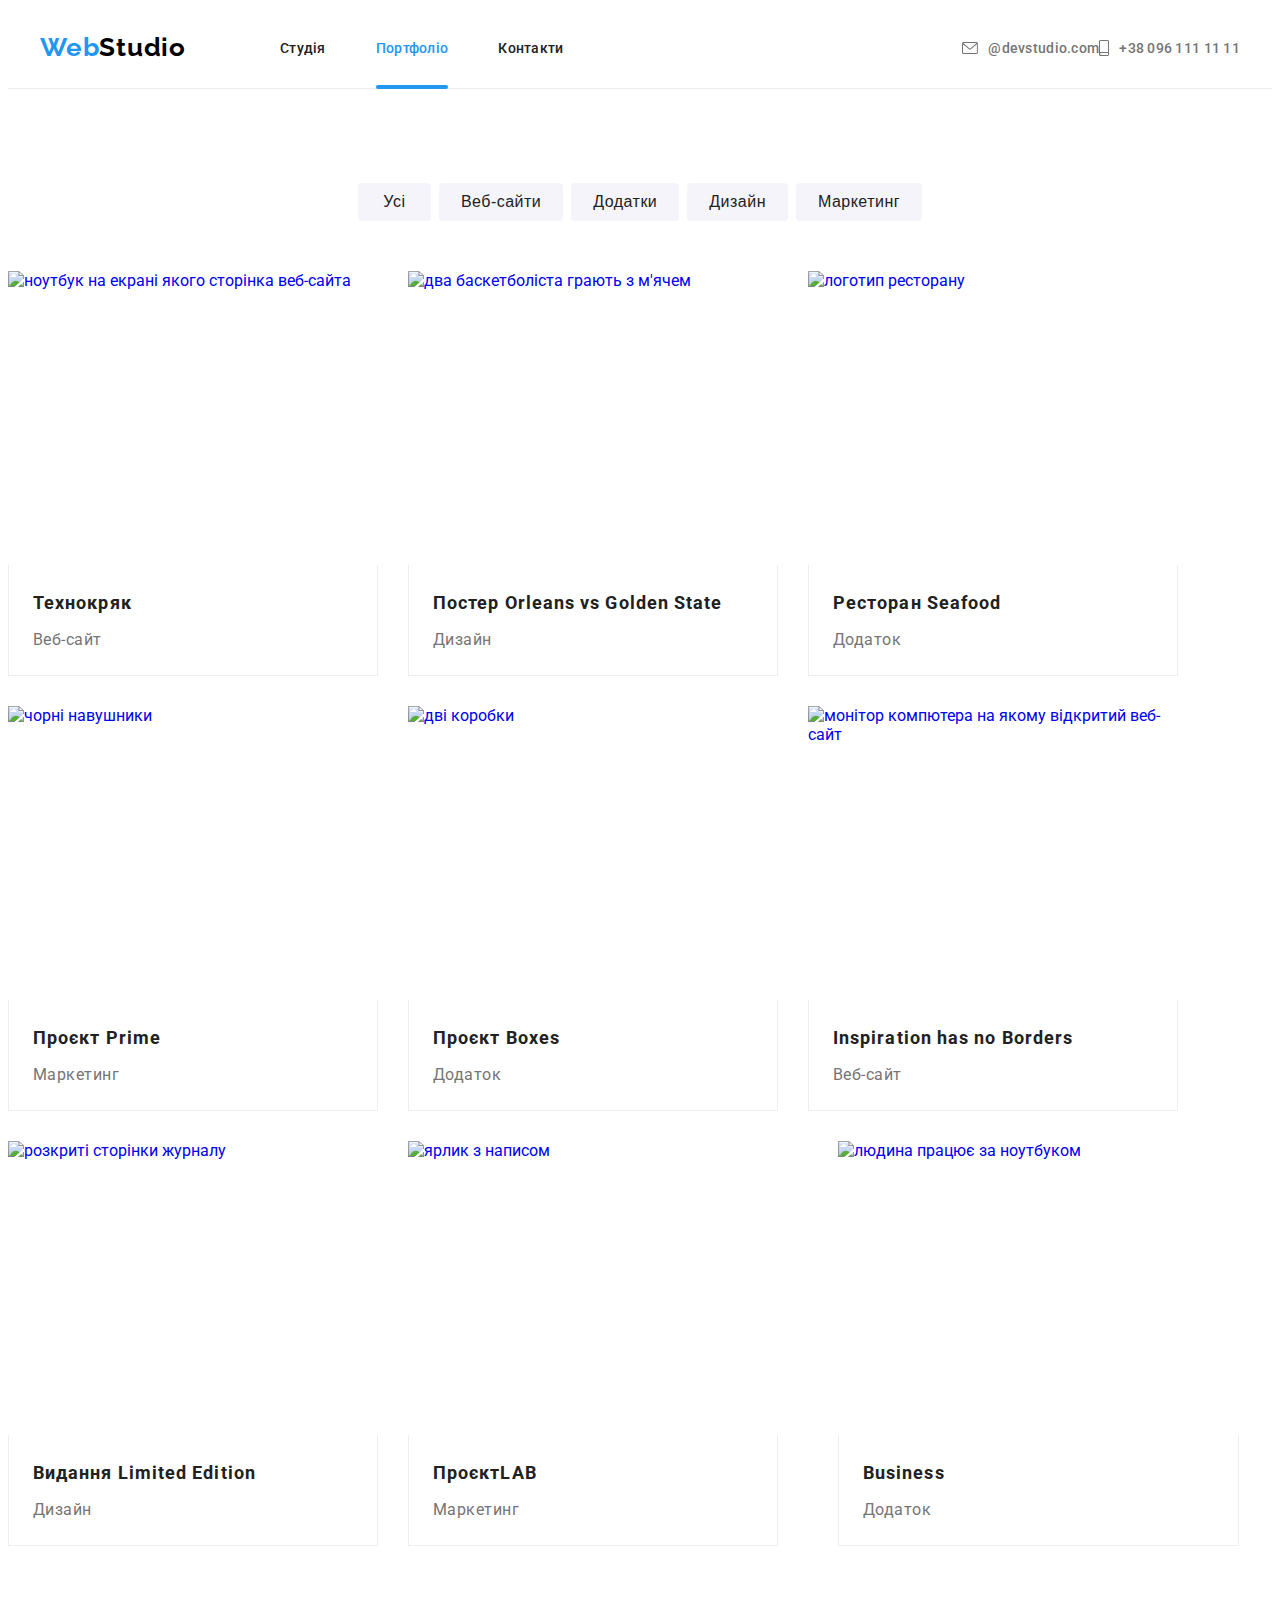
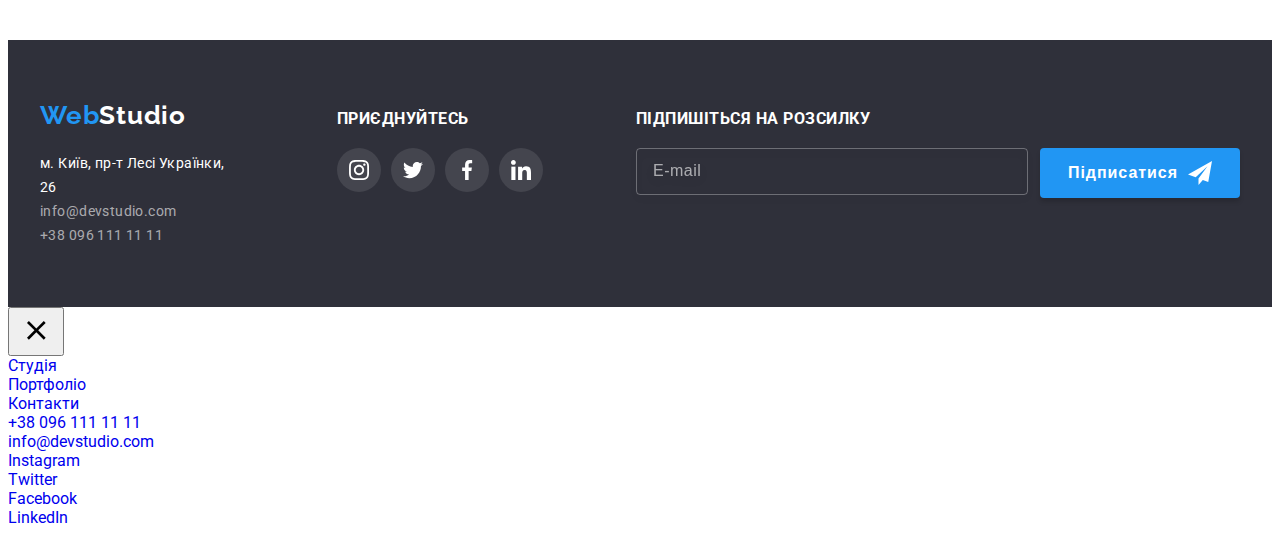
==== portfolio.html @ eff4179f "розмітка" ====
<!DOCTYPE html>
<html lang="uk">

<head>
  <meta charset="UTF-8" />
  <meta http-equiv="X-UA-Compatible" content="IE=edge" />
  <meta name="viewport" content="width=device-width, initial-scale=1.0" />
  <title>Портфоліо</title>
  <link rel="preconnect" href="https://fonts.googleapis.com" />
  <link rel="preconnect" href="https://fonts.gstatic.com" crossorigin />
  <link href="https://fonts.googleapis.com/css2?family=Raleway:wght@700&family=Roboto:wght@400;500;700;900&display=swap"
    rel="stylesheet" />
  <link rel="stylesheet" href="https://cdnjs.cloudflare.com/ajax/libs/modern-normalize/1.1.0/modern-normalize.min.css"
    integrity="sha512-wpPYUAdjBVSE4KJnH1VR1HeZfpl1ub8YT/NKx4PuQ5NmX2tKuGu6U/JRp5y+Y8XG2tV+wKQpNHVUX03MfMFn9Q=="
    crossorigin="anonymous" referrerpolicy="no-referrer" />
  <link rel="stylesheet" href="./css/main.min.css" />
</head>

<body>
  <!-- Шапка сторінки -->
  <header class="header">
    <div class="container header__container ">
      <nav class="nav">
        <a class="logo header__logo" lang="en" href="./index.html">Web<span
            class=" logo__right-part logo__right-part--dark">Studio</span>
        </a>
        <ul class="nav__list">
          <li class="nav__item">
            <a class="nav__link" href="./index.html">Студія</a>
          </li>
          <li class="nav__item">
            <a class="nav__link nav__link--current" href="./portfolio.html">Портфоліо</a>
          </li>
          <li class="nav__item">
            <a class="nav__link" href="#">Контакти</a>
          </li>
        </ul>
      </nav>
      <ul class="contacts contacts__list">
        <li>
          <a class="contacts__link" lang="en" href="mailto:info@devstudio.com">
            <svg class="contacts__icon" width="16" height="12">
              <use class="contacts__icon-link" href="./images/icons/sprite.svg#icon-envelope"></use>
            </svg>
            @devstudio.com
          </a>
        </li>
        <li>
          <a class="contacts__link" href="tel:+380961111111">
            <svg class="contacts__icon" width="10" height="16">
              <use class="contacts__icon-link" href="./images/icons/sprite.svg#icon-smartphone"></use>
            </svg>
            +38 096 111 11 11
          </a>
        </li>
      </ul>
    </div>
  </header>
  <!-- Унікальний контент сторінки -->
  <main>
    <!-- Фільтр портфоліо -->
    <section class="section">
      <div class="container">
        <h1 class="visually-hidden">Портфоліо наших робіт</h1>
        <ul class="filter filter__list">
          <li>
            <button type="button" class="filter__btn filter__btn--current">Усі</button>
          </li>
          <li>
            <button type="button" class="filter__btn">Веб-сайти</button>
          </li>
          <li>
            <button type="button" class="filter__btn">Додатки</button>
          </li>
          <li>
            <button type="button" class="filter__btn">Дизайн</button>
          </li>
          <li>
            <button type="button" class="filter__btn">Маркетинг</button>
          </li>
        </ul>
        <!-- Проекти -->
      </div>
      <ul class="projects projects__list">
        <div class="projects__box">
          <li class="projects__item">
            <a class="projects__link" href="#">
              <div class="overlay-wrapper">
                <img src="./images/project.jpg" alt="ноутбук на екрані якого сторінка веб-сайта" width="370"
                  height="294" />
                <div class="overlay">
                  <p class="projects__descr">
                    Ресурс пропонує комплексні пропозиції з різним рівнем функціоналу та сервісів.
                    Все це дозволить відвідувачу отримати вичерпні відомості про компанію чи
                    приватну особу.
                  </p>
                </div>
              </div>
              <div class="projects__content">
                <h2 class="projects__title">Технокряк</h2>
                <p class="projects__type">Веб-сайт</p>
              </div>
            </a>
          </li>
        </div>
        <div class="projects__box">
          <li class="projects__item">
            <a class="projects__link" href="#">
              <div class="overlay-wrapper">
                <img src="./images/project1.jpg" alt="два баскетболіста грають з м'ячем" width="370" height="294" />
                <div class="overlay">
                  <p class="projects__descr"></p>
                </div>
              </div>
              <div class="projects__content">
                <h2 class="projects__title">
                  Постер <span lang="en">Orleans vs Golden State</span>
                </h2>
                <p class="projects__type">Дизайн</p>
              </div>
            </a>
          </li>
        </div>
        <div class="projects__box">
          <li class="projects__item">
            <a class="projects__link" href="#">
              <div class="overlay-wrapper">
                <img src="./images/project2.jpg" alt="логотип ресторану" width="370" height="294" />
                <div class="overlay">
                  <p class="projects__descr"></p>
                </div>
              </div>
              <div class="projects__content">
                <h2 class="projects__title">Ресторан <span lang="en">Seafood</span></h2>
                <p class="projects__type">Додаток</p>
              </div>
            </a>
          </li>
        </div>
        <div class="projects__box">
          <li class="projects__item">
            <a class="projects__link" href="#">
              <div class="overlay-wrapper">
                <img src="./images/project3.jpg" alt="чорні навушники" width="370" height="294" />
                <div class="overlay">
                  <p class="projects__descr"></p>
                </div>
              </div>
              <div class="projects__content">
                <h2 class="projects__title">Проєкт <span lang="en">Prime</span></h2>
                <p class="projects__type">Маркетинг</p>
              </div>
            </a>
          </li>
        </div>
        <div class="projects__box">
          <li class="projects__item">
            <a class="projects__link" href="#">
              <div class="overlay-wrapper">
                <img class="projects__img" src="./images/project4.jpg" alt="дві коробки" width="370" height="294" />
                <div class="overlay">
                  <p class="projects__descr"></p>
                </div>
              </div>
              <div class="projects__content">
                <h2 class="projects__title">Проєкт <span lang="en">Boxes</span></h2>
                <p class="projects__type">Додаток</p>
              </div>
            </a>
          </li>
        </div>
        <div class="projects__box">
          <li class="projects__item">
            <a class="projects__link" href="#">
              <div class="overlay-wrapper">
                <img src="./images/project5.jpg" alt="монітор компютера на якому відкритий веб-сайт" width="370"
                  height="294" />
                <div class="overlay">
                  <p class="projects__descr"></p>
                </div>
              </div>
              <div class="projects__content">
                <h2 lang="en" class="projects__title">Inspiration has no Borders</h2>
                <p class="projects__type">Веб-сайт</p>
              </div>
            </a>
          </li>
        </div>
        <div class="projects__box">
          <li class="projects__item">
            <a class="projects__link" href="#">
              <div class="overlay-wrapper">
                <img src="./images/project6.jpg" alt="розкриті сторінки журналу" width="370" height="294" />
                <div class="overlay">
                  <p class="projects__descr"></p>
                </div>
              </div>
              <div class="projects__content">
                <h2 class="projects__title">Видання <span lang="en">Limited Edition</span></h2>
                <p class="projects__type">Дизайн</p>
              </div>
            </a>
          </li>
        </div>
        <div class="projects__box">
          <li class="projects__item">
            <a class="projects__link" href="#">
              <div class="overlay-wrapper">
                <img src="./images/project7.jpg" alt="ярлик з написом" width="370" height="294" />
                <div class="overlay">
                  <p class="projects__descr"></p>
                </div>
              </div>
              <div class="projects__content">
                <h2 class="projects__title">Проєкт<span lang="en">LAB</span></h2>
                <p class="projects__type">Маркетинг</p>
              </div>
            </a>
          </li>
        </div>
        <div class="projects__box"></div>
        <li class="projects__item">
          <a class="projects__link" href="#">
            <div class="overlay-wrapper">
              <img src="./images/project8.jpg" alt="людина працює за ноутбуком" width="370" height="294" />
              <div class="overlay">
                <p class="projects__descr"></p>
              </div>
            </div>
            <div class="projects__content">
              <h2 lang="en" class="projects__title">Business</h2>
              <p class="projects__type">Додаток</p>
            </div>
          </a>
        </li>
        </div>
      </ul>
      </div>
    </section>
  </main>
  <!-- Підвал -->
  <footer class="footer footer-section">
    <div class="footer__container container">
      <div class="footer__content">
        <a class="logo footer__logo " lang="en" href="./index.html">Web<span
            class=" logo__right-part logo__right-part--light">Studio</span></a>
        <address class="footer__adresss address">
          <ul class="address__list">
            <li>
              <a class="address__link"
                href="https://www.google.com/maps/place/%D0%B1%D1%83%D0%BB.+%D0%9B%D0%B5%D1%81%D0%B8+%D0%A3%D0%BA%D1%80%D0%B0%D0%B8%D0%BD%D0%BA%D0%B8,+26,+%D0%9A%D0%B8%D0%B5%D0%B2,+02000/@50.4265807,30.5383858,17z/data=!3m1!4b1!4m6!3m5!1s0x40d4cf0e033ecbe9:0x57a4dffefec77da0!8m2!3d50.4265807!4d30.5383858!16s%2Fg%2F1tctq5jv"
                target="_blank" rel="noopener no-referrernofollower ">м. Київ, пр-т Лесі Українки, 26
              </a>
            </li class="address__list">
            <li>
              <a class="address__link address__link_transparent" href="mailto:info@devstudio.com">info@devstudio.com</a>
            </li class="address__list">
            <li>
              <a class="address__link address__link_transparent" href="tel:+380961111111">+38 096 111 11 11</a>
            </li>
          </ul>
        </address>
      </div>
      <!-- Приєднуйтесь -->
      <div class="subscription">
        <p class="subscription__subtitle">приєднуйтесь</p>
        <ul class="socials socials__list">
          <li>
            <a class="socials__link socials__link--dark" href="#">
              <svg class="socials__icon" width="20" height="20">
                <use href="./images/icons/sprite.svg#icon-instagram"></use>
              </svg>
            </a>
          </li>
          <li>
            <a class="socials__link socials__link--dark" href="#">
              <svg class="socials__icon" width="20" height="20">
                <use href="./images/icons/sprite.svg#icon-twitter"></use>
              </svg>
            </a>
          </li>
          <li>
            <a class="socials__link socials__link--dark" href="#">
              <svg class="socials__icon" width="20" height="20">
                <use href="./images/icons/sprite.svg#icon-facebook"></use>
              </svg>
            </a>
          </li>
          <li>
            <a class="socials__link socials__link--dark" href="#">
              <svg class="socials__icon" width="20" height="20">
                <use href="./images/icons/sprite.svg#icon-linkedin"></use>
              </svg>
            </a>
          </li>
        </ul>
      </div>
      <!-- Підписатись -->
      <div class="subscription">
        <p class="subscription__subtitle">Підпишіться на розсилку</p>
        <div class="newsletter">
          <form class="newsletter__form">
            <label for="email">
              <input class="newsletter__input" placeholder="E-mail" id="email" type="text" name="email" />
            </label>
            <button class="newsletter__btn btn" type="submit">
              Підписатися
              <svg class="btn__icon" width="24" height="24">
                <use href="./images/icons/sprite.svg#icon-send"></use>
              </svg>
            </button>
          </form>
        </div>
      </div>
    </div>
  </footer>
  <!-- Мобільне меню -->
  <div class="mobile-menu js-menu-container" id="mobile-menu">
    <button class="mobile-menu__btn-close js-close-menu">
      <svg width="40" height="40">
        <use href="./images/icons/sprite.svg#icon-menu-close"></use>
      </svg>
    </button>
    <nav class="mobile-menu__nav  nav nav__menu">
      <ul class="nav-menu__list">
        <li>
          <a class="nav-menu__link" href="./index.html" class="link">Студія</a>
        </li>
        <li>
          <a class="nav-menu__link nav-menu__link--current" href="./portfolio.html" class="link">Портфоліо</a>
        </li>
        <li>
          <a class="nav-menu__link" href="#" class="link">Контакти</a>
        </li>
      </ul>
    </nav>
    <div class="mobile-menu__content">
      <ul class="mobile-menu__list">
        <li>
          <a class="mobile-menu__link mobile-menu__link-phone" href="tel:+380961111111">
            +38 096 111 11 11
          </a>
        </li>
        <li>
          <a class="mobile-menu__link mobile-menu__link-mail" lang="en" href="mailto:info@devstudio.com">
            info@devstudio.com
          </a>
        </li>
      </ul>
      <div class="mobile-menu__socials">
        <ul class="mobile-menu__socials-list">
          <li class="mobile-menu__socials-item">
            <a class="mobile-menu__socials-link" href="#">Instagram</a>
          </li>
          <li class="mobile-menu__socials-item">
            <a class="mobile-menu__socials-link" href="#">Twitter</a>
          </li>
          <li class="mobile-menu__socials-item">
            <a class="mobile-menu__socials-link" href="#">Facebook</a>
          </li>
          <li class="mobile-menu__socials-item">
            <a class="mobile-menu__socials-link" href="#">LinkedIn</a>
          </li>
        </ul>
      </div>
    </div>

  </div>

  <script defer src="https://cdnjs.cloudflare.com/ajax/libs/body-scroll-lock/3.1.5/bodyScrollLock.min.js"
    integrity="sha512-HowizSDbQl7UPEAsPnvJHlQsnBmU2YMrv7KkTBulTLEGz9chfBoWYyZJL+MUO6p/yBuuMO/8jI7O29YRZ2uBlA=="
    crossorigin="anonymous"></script>
  <script defer src="./js/mobile-menu.js"></script>
</body>

</html>
---- css/main.min.css ----
:root{--primary-light-text-color: #757575;--secondary-ligh-text-color: #ffffff;--primary-dark-text-color: #000000;--title-text-color: #212121;--accent-color: #2196f3;--primary-light-bg-color: #ffffff;--secondary-light-bg-color: #f5f4fa;--primary-dark-bg-color: #2f303a;--primary-btn--box-shadow-color: 0px 4px 4px rgba(0, 0, 0, 0.15);--secondary-btn--box-shadow-color: 0px 3px 1px rgba(0, 0, 0, 0.1), 0px 1px 2px rgba(0, 0, 0, 0.08), 0px 2px 2px rgba(0, 0, 0, 0.12);--primary-box-shadow-color: 0px 1px 3px rgba(0, 0, 0, 0.12), 0px 1px 1px rgba(0, 0, 0, 0.14), 0px 2px 1px rgba(0, 0, 0, 0.2);--secondary-box-shadow-color: 0px 1px 1px rgba(0, 0, 0, 0.12), 0px 4px 4px rgba(0, 0, 0, 0.06), 1px 4px 6px rgba(0, 0, 0, 0.16);--primary-border-color: #ececec;--secondary-border-color: #eeeeee;--bg-btn-color: #188ce8;--primary-icon-color: #afb1b8;--timing-function: cubic-bezier(0.4, 0, 0.2, 1);--rgba-text-color: rgba(255, 255, 255, 0.6)}.visually-hidden{position:absolute;width:1px;height:1px;margin:-1px;padding:0;overflow:hidden;border:0;clip:rect(0 0 0 0)}h1,h2,h3,p{margin:0}ul{list-style:none;margin:0;padding:0}a{text-decoration:none}body{background-color:var(--primary-light-bg-color);color:var(--primary-light-text-color);font-family:Roboto,sans-serif}img{display:block}.container{width:1200px;padding:0 15px;margin:0 auto}.section{padding:94px 0}.btn{min-width:200px;height:50px;display:flex;justify-content:center;align-items:center;padding:10px;margin:0 auto;color:var(--secondary-ligh-text-color);background-color:var(--accent-color);font-weight:700;font-size:16px;line-height:1.875;letter-spacing:.06em;text-align:center;border:none;border-radius:4px;box-shadow:var(--primary-btn--box-shadow-color);cursor:pointer;transition:background-color 250ms var(--timing-function)}.btn:hover,.btn:focus{background-color:var(--bg-btn-color)}.btn__icon{fill:var(--secondary-ligh-text-color);margin-left:10px}.socials__list{display:flex;justify-content:center;align-items:center;gap:10px}.socials__link{display:flex;justify-content:center;align-items:center;width:44px;height:44px;border-radius:50%;transition:background-color 250ms var(--timing-function)}.socials__link:hover,.socials__link:focus{background-color:var(--accent-color)}.socials__icon{transition:fill 250ms var(--timing-function)}.socials__link:hover .socials__icon,.socials__link:focus .socials__icon{fill:var(--secondary-ligh-text-color)}.socials__link--light{background-color:var(--primary-light-bg-color);fill:var(--primary-icon-color);transition:background-color 250ms var(--timing-function)}.socials__link--dark{background-color:rgba(255,255,255,.1);fill:var(--secondary-ligh-text-color);transition:background-color 250ms var(--timing-function)}.section-title{color:var(--title-text-color);font-size:36px;line-height:1.1666666667;letter-spacing:.03em;text-align:center;margin-bottom:50px}.logo{color:var(--accent-color);font-family:Raleway,sans-serif;font-weight:700;font-size:26px;letter-spacing:.03em;line-height:1.1923076923}.logo__right-part--dark{color:var(--primary-dark-text-color)}.logo__right-part--light{color:var(--secondary-ligh-text-color)}.backdrop{position:fixed;top:0;left:0;width:100%;height:100%;background-color:rgba(0,0,0,.2);opacity:1;transition:opacity 250ms var(--timing-function),visibility 250ms var(--timing-function)}.backdrop.is-hidden{opacity:0;pointer-events:none;visibility:hidden}.modal{position:absolute;padding:40px;top:50%;left:50%;transform:translate(-50%, -50%) scale(1);transition:transform 250ms var(--timing-function);min-width:528px;min-height:581px;background-color:var(--primary-light-bg-color);box-shadow:0px 1px 3px rgba(0,0,0,.12),0px 1px 1px rgba(0,0,0,.14),0px 2px 1px rgba(0,0,0,.2);border-radius:4px}.backdrop.is-hidden .modal{transform:translate(-50%, -50%) scale(0.6)}.modal__sudtitle{color:var(--title-text-color);font-weight:700;font-size:20px;line-height:1.15;text-align:center;letter-spacing:.03em;margin-bottom:12px}.modal__form{display:flex;flex-direction:column}.modal__wrapper{position:relative;display:block}.modal__label{display:block;font-size:12px;line-height:1.1666666667;letter-spacing:.01em;margin-bottom:4px}.modal__input{width:100%;height:40px;border:1px solid rgba(33,33,33,.2);border-radius:4px;padding-left:42px;margin-bottom:10px;transition:border-color 250ms var(--timing-function)}.modal__input:focus{border-color:var(--accent-color);outline:none}.modal__input:focus,.modal__textarea:focus{border-color:var(--accent-color);outline:none}.modal__icon{position:absolute;display:flex;top:50%;left:12px;transform:translateY(-40%);width:18px;height:18px;fill:var(--title-text-color);pointer-events:none;transition:fill 250ms var(--timing-function)}.modal__input:focus+.modal__icon{fill:var(--accent-color)}.modal__textarea{resize:none;width:100%;height:120px;border:1px solid rgba(33,33,33,.2);border-radius:4px;outline:none;padding:12px 16px;margin-bottom:20px;transition:border-color 250ms var(--accent-color)}.modal__textarea:focus{border-color:var(--accent-color);outline:none}.modal__textarea::placeholder{color:rgba(117,117,117,.5);font-size:12px;line-height:1.1666666667;letter-spacing:.01em}.modal__label-policy{font-size:14px;line-height:1.7142857143;letter-spacing:.03em;display:flex;align-items:center;justify-content:center;margin-bottom:30px;user-select:none}.modal__link-policy{color:var(--accent-color)}.modal__check-policy{margin-right:7px;border-radius:2px;border:2px solid var(--title-text-color);cursor:pointer}.modal__input-policy:checked+.modal__check-policy{background-color:var(--accent-color);border-color:var(--accent-color)}.modal__input-policy:focus-visible+.modal__check-policy{outline:2px solid var(--title-text-color)}.modal__icon-policy{width:11px;height:8px;fill:var(--secondary-ligh-text-color);display:none}.modal__input-policy:checked+.modal__check-policy .modal__icon-policy{display:block}.modal__btn-close{display:flex;align-items:center;position:absolute;top:8px;right:8px;width:30px;height:30px;background-color:var(--primary-light-bg-color);border:1px solid rgba(0,0,0,.1);border-radius:50%;cursor:pointer;transition:fill 250ms var(--timing-function)}.modal__btn-close:hover,.modal__btn-close:focus{fill:var(--accent-color)}.header{border-bottom:1px solid var(--primary-border-color)}.header__container{display:flex;align-items:center}.header__logo{display:flex;padding:24px 0 25px 0;margin-right:94px}.nav{display:flex}.nav__list{display:flex;align-items:center}.nav__item:not(:last-child){margin-right:50px}.nav__link,.contacts__link{padding:32px 0;display:flex}.nav__link{color:var(--title-text-color);font-size:14px;font-weight:500;line-height:1.1428571429;letter-spacing:.02em;position:relative;transition:color 250ms var(--timing-function)}.nav__link:hover,.nav__link:focus{color:var(--accent-color)}.nav__link::after{content:"";width:100%;height:4px;border-radius:2px;background-color:rgba(0,0,0,0);position:absolute;left:0;bottom:-1px;transition:background-color 250ms var(--timing-function)}.nav__link:hover::after,.nav__link:focus::after{content:"";width:100%;height:4px;border-radius:2px;background-color:#2196f3;position:absolute;left:0;bottom:-1px}.nav__link--current{color:var(--accent-color)}.nav__link--current::after{content:"";width:100%;height:4px;border-radius:2px;background-color:var(--accent-color);position:absolute;left:0;bottom:-1px}.contacts__list{display:flex;align-items:center;margin-left:auto}.contacts__item:not(:last-child){margin-right:50px}.contacts__link{color:var(--primary-light-text-color);font-size:14px;font-weight:500;line-height:1.1428571429;letter-spacing:.02em;align-items:center;transition:color 250ms var(--timing-function)}.contacts__link:hover,.contacts__link:focus{color:var(--accent-color)}.contacts__icon{fill:var(--primary-light-text-color);margin-right:10px}.contacts__icon-link{transition:fill 250ms var(--timing-function)}.contacts__link:hover .contacts__icon-link,.contacts__link:focus .contacts__icon-link{fill:currentColor}.hero{background-color:#c4c4c4;padding:200px 0;max-width:1600px;height:600px;margin-left:auto;margin-right:auto;background-image:linear-gradient(rgba(47, 48, 58, 0.4), rgba(47, 48, 58, 0.4)),url(../images/hero.jpg);background-repeat:no-repeat;background-position:center;background-size:cover}.hero__title{color:var(--secondary-ligh-text-color);font-weight:900;font-size:44px;line-height:1.3636363636;letter-spacing:.06em;text-align:center;max-width:696px;margin:0 auto 30px}.hero__btn{padding:10px 32px}.features{display:flex;gap:30px}.features__item{column-gap:calc((100% - 90px)/4)}.features__icon{display:flex;align-items:center;justify-content:center;width:270px;height:120px;background-color:var(--secondary-light-bg-color);border-radius:4px;align-items:center;margin-bottom:30px}.features__title{color:var(--title-text-color);font-size:14px;letter-spacing:.03em;line-height:1.1428571429;margin-bottom:10px}.features__descr{font-size:14px;letter-spacing:.03em;line-height:1.7142857143;margin-bottom:0}.works__section{padding-top:0}.works{display:flex}.works__item:not(:last-child){margin-right:30px}.works__example{position:relative;display:flex}.works__title{position:absolute;display:flex;justify-content:center;align-items:center;width:100%;height:70px;bottom:0;background:rgba(47,48,58,.8);color:var(--secondary-ligh-text-color);font-size:14px;line-height:1.1428571429;text-align:center;letter-spacing:.03em;text-transform:uppercase}.team__section{background-color:var(--secondary-light-bg-color)}.team{display:flex;flex-wrap:wrap;gap:30px}.team__item{background:var(--primary-light-bg-color);box-shadow:var(--primary-box-shadow-color);border-radius:0px 0px 4px 4px;flex-basis:calc((100% - 90px)/4)}.team__content{padding:30px 32px}.team__name{color:var(--title-text-color);font-weight:500;font-size:16px;line-height:1.1875;letter-spacing:.03em;text-align:center;margin-bottom:10px}.team__position{letter-spacing:.03em;line-height:1.1875;text-align:center;margin-bottom:16px}.clients{display:flex;flex-wrap:wrap;gap:30px}.client__item{flex-basis:calc((100% - 150px)/6)}.clients__link{display:flex;justify-content:center;align-items:center;width:170px;height:92px;padding:16px 32px;background-color:rgba(0,0,0,0);border:1px solid var(--primary-icon-color);outline:rgba(0,0,0,0);border-radius:4px;fill:var(--primary-icon-color);transition:border-color 250ms var(--timing-function)}.clients__link:hover,.clients__link:focus{border-color:var(--accent-color)}.clients__icon{transition:fill 250ms var(--timing-function)}.clients__link:hover .clients__icon,.clients__link:focus .clients__icon{fill:var(--accent-color)}.filter__list{display:flex;column-gap:8px;margin-bottom:50px;justify-content:center}.filter__btn{background-color:var(--secondary-light-bg-color);color:var(--title-text-color);font-size:16px;font-weight:500;line-height:1.625;letter-spacing:.03em;text-align:center;cursor:pointer;border:none;border-radius:4px;outline:rgba(0,0,0,0);min-width:73px;padding:6px 22px;transition:background-color 250ms var(--timing-function),color 250ms var(--timing-function),box-shadow 250ms var(--timing-function)}.filter__btn:focus,.filter__btn:hover{background-color:var(--accent-color);color:var(--secondary-ligh-text-color);box-shadow:var(--secondary-btn--box-shadow-color)}.filter__btn_curent{background-color:var(--accent-color)}.projects__list{display:flex;flex-wrap:wrap;gap:30px}.projects__item{flex-basis:calc((100% - 60px)/3)}.projects__link{display:block;transition:box-shadow 250ms var(--timing-function)}.projects__link:hover,.projects__link:focus{box-shadow:var(--secondary-box-shadow-color);outline:rgba(0,0,0,0)}.overlay{width:100%;height:100%;position:absolute;left:0;top:0;background-color:rgba(33,150,243,.9);transform:translateY(100%);transition:transform 250ms var(--timing-function)}.projects__link:hover .overlay,.projects__link:focus .overlay{transform:translateY(0)}.overlay-wrapper{position:relative;overflow:hidden}.projects__descr{color:var(--secondary-ligh-text-color);font-size:18px;line-height:1.5555555556;letter-spacing:.03em;font-weight:400;display:flex;padding:63px 24px}.projects__content{background-color:var(--primary-light-bg-color);border-left:1px solid var(--secondary-border-color);border-right:1px solid var(--secondary-border-color);border-bottom:1px solid var(--secondary-border-color);padding:20px 24px}.projects__title{color:var(--title-text-color);font-size:18px;line-height:2;letter-spacing:.06em;margin-bottom:4px}.projects__type{letter-spacing:.03em;line-height:1.875;color:var(--primary-light-text-color)}.footer{background-color:var(--primary-dark-bg-color);padding:60px 0}.footer__container{display:flex;align-items:baseline;gap:93px}.footer__content{display:block}.footer__logo{display:block;margin-bottom:20px}.address__item:not(:last-child){margin-bottom:9px}.address__link{font-style:normal;font-size:14px;letter-spacing:.03em;line-height:1.7142857143;color:var(--secondary-ligh-text-color);transition:color 250ms var(--timing-function)}.address__link:hover,.address__link:focus{color:var(--accent-color)}.address__link_transparent{font-style:normal;font-size:14px;color:var(--rgba-text-color)}.subscription{display:block}.subscription__subtitle{color:var(--secondary-ligh-text-color);font-weight:700;line-height:1.1428571429;letter-spacing:.03em;text-transform:uppercase;margin-bottom:20px}.newsletter{display:flex}.newsletter__form{display:flex;width:100%;height:50px;gap:12px}.newsletter__input{background-color:rgba(0,0,0,0);color:var(--secondary-ligh-text-color);border:1px solid rgba(255,255,255,.3);filter:drop-shadow(0px 4px 4px rgba(0, 0, 0, 0.15));border-radius:4px;outline:none;width:358px;padding:15px 16px;transition:border-color 250ms var(--timing-function)}.newsletter__input:focus{border-color:var(--accent-color)}.newsletter__input::placeholder{color:var(--rgba-text-color);font-size:16px;line-height:1.25;letter-spacing:.03em}/*# sourceMappingURL=main.min.css.map */
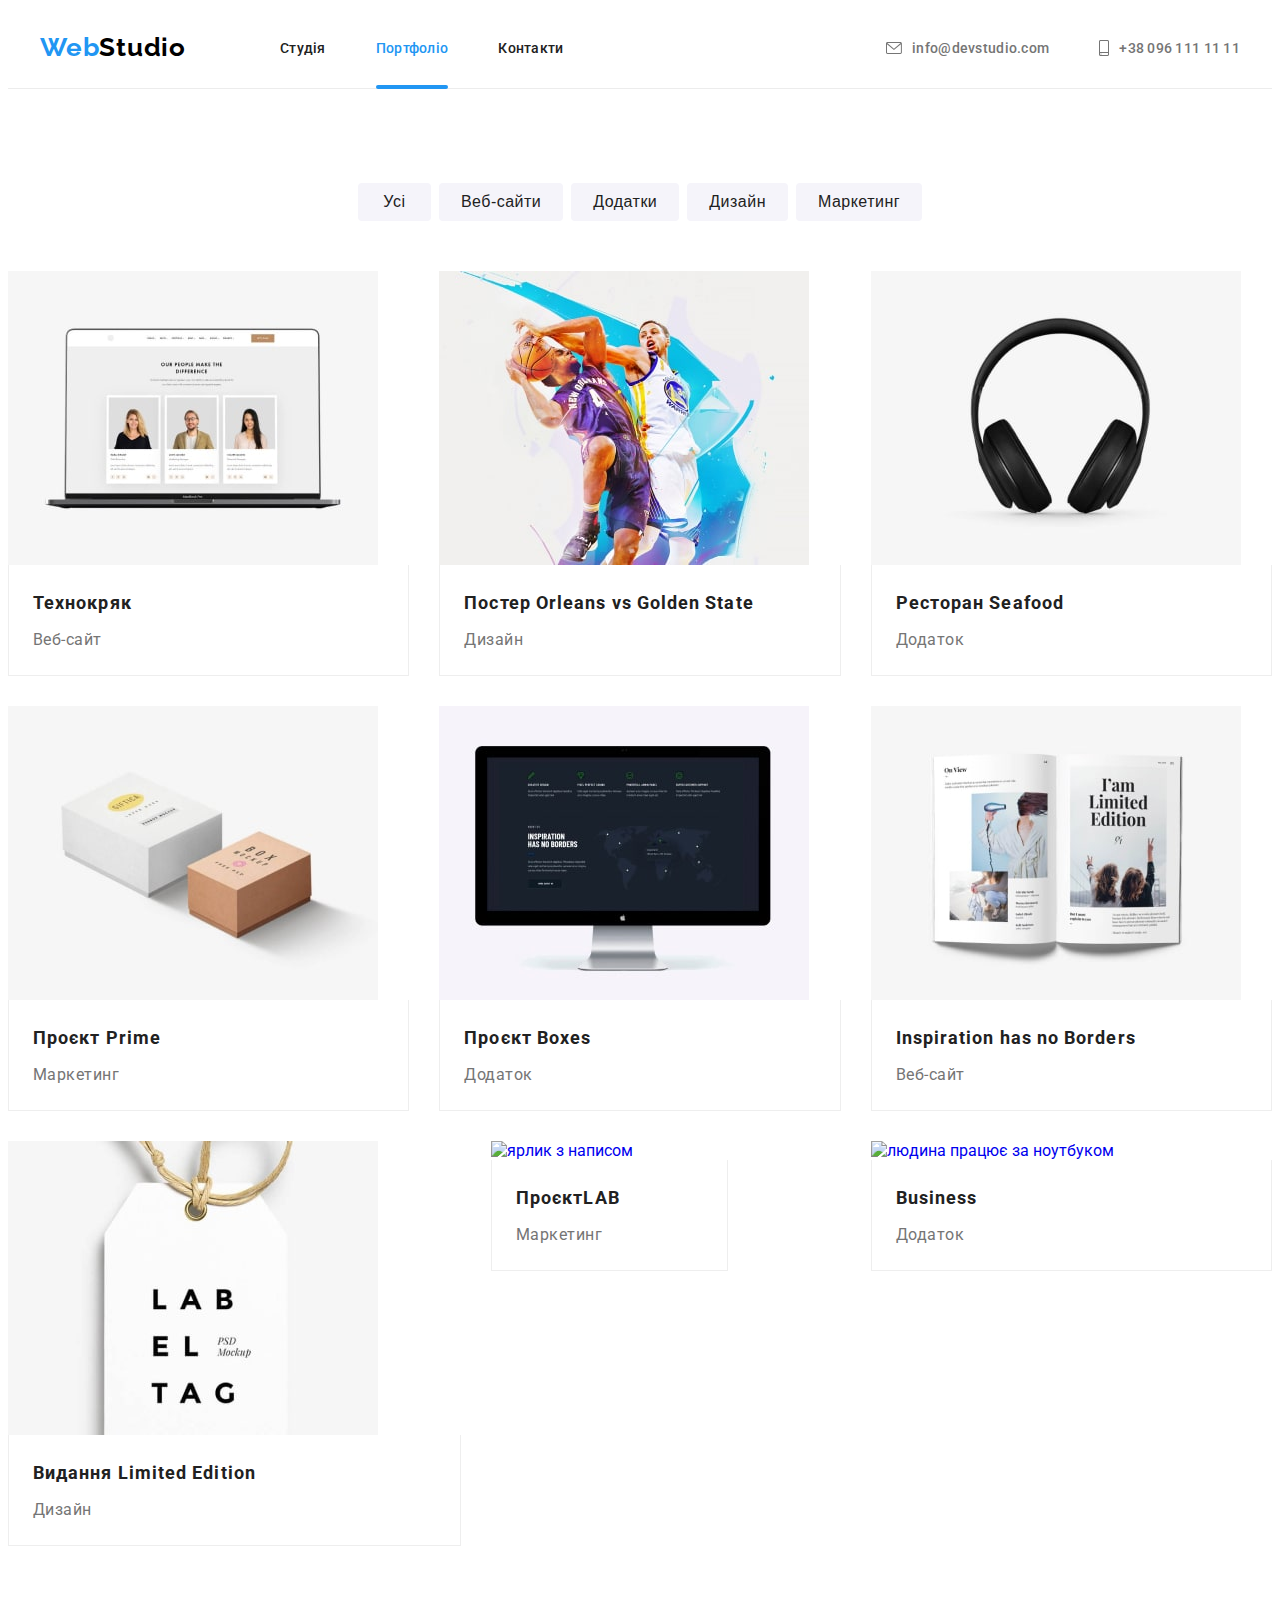
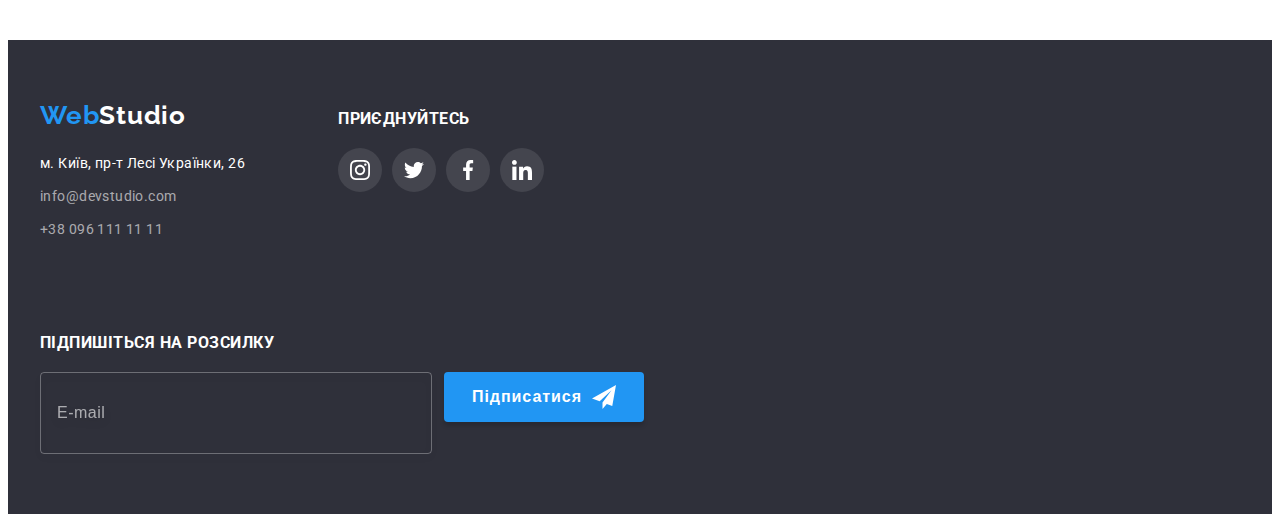
==== commit d34f83fb: "адаптивна графіка" ====
--- a/portfolio.html
+++ b/portfolio.html
@@ -19,19 +19,19 @@
 <body>
   <!-- Шапка сторінки -->
   <header class="header">
-    <div class="container header__container ">
+    <div class="container header__container">
       <nav class="nav">
         <a class="logo header__logo" lang="en" href="./index.html">Web<span
-            class=" logo__right-part logo__right-part--dark">Studio</span>
+            class="logo__right-part logo__right-part--dark">Studio</span>
         </a>
         <ul class="nav__list">
-          <li class="nav__item">
+          <li>
             <a class="nav__link" href="./index.html">Студія</a>
           </li>
-          <li class="nav__item">
-            <a class="nav__link nav__link--current" href="./portfolio.html">Портфоліо</a>
-          </li>
-          <li class="nav__item">
+          <li>
+            <a class="nav__link  nav__link--current" href="./portfolio.html">Портфоліо</a>
+          </li>
+          <li>
             <a class="nav__link" href="#">Контакти</a>
           </li>
         </ul>
@@ -39,21 +39,26 @@
       <ul class="contacts contacts__list">
         <li>
           <a class="contacts__link" lang="en" href="mailto:info@devstudio.com">
-            <svg class="contacts__icon" width="16" height="12">
+            <svg class="contacts__icon-envelope">
               <use class="contacts__icon-link" href="./images/icons/sprite.svg#icon-envelope"></use>
             </svg>
-            @devstudio.com
+            info@devstudio.com
           </a>
         </li>
         <li>
           <a class="contacts__link" href="tel:+380961111111">
-            <svg class="contacts__icon" width="10" height="16">
+            <svg class="contacts__icon-smartphone">
               <use class="contacts__icon-link" href="./images/icons/sprite.svg#icon-smartphone"></use>
             </svg>
             +38 096 111 11 11
           </a>
         </li>
       </ul>
+      <button class="header__menu-btn js-open-menu" type="button">
+        <svg class="header__icon" width="40" height="40">
+          <use href="./images/icons/sprite.svg#icon-menu"></use>
+        </svg>
+      </button>
     </div>
   </header>
   <!-- Унікальний контент сторінки -->
@@ -86,8 +91,11 @@
           <li class="projects__item">
             <a class="projects__link" href="#">
               <div class="overlay-wrapper">
-                <img src="./images/project.jpg" alt="ноутбук на екрані якого сторінка веб-сайта" width="370"
-                  height="294" />
+                <img srcset="./images/project-480-1@1x-min.jpg 450w, ./images/project-480-1@2x-min.jpg 900w,
+                              ./images/project-768-1@1x-min.jpg 354w, ./images/project-768-1@2x-min.jpg 708w,
+                                ./images/project-1200-1@1x-min.jpg 270w, ./images/project-1200-1@2x-min.jpg 540w"
+                  sizes="(min-width: 1200px) 270px, (min-width: 710px) 354px, (min-width: 448px) 450px, 100vw"
+                  src="./images/project-480-1@1x-min.jpg" alt="ноутбук на екрані якого сторінка веб-сайта" />
                 <div class="overlay">
                   <p class="projects__descr">
                     Ресурс пропонує комплексні пропозиції з різним рівнем функціоналу та сервісів.
@@ -107,7 +115,12 @@
           <li class="projects__item">
             <a class="projects__link" href="#">
               <div class="overlay-wrapper">
-                <img src="./images/project1.jpg" alt="два баскетболіста грають з м'ячем" width="370" height="294" />
+                <img
+                  srcset="./images/project-480-2@1x-min.jpg 450w, ./images/project-480-2@2x-min.jpg 900w,
+                                                ./images/project-768-2@1x-min.jpg 354w, ./images/project-768-2@2x-min.jpg 708w,
+                                                  ./images/project-1200-2@1x-min.jpg 270w, ./images/project-1200-2@2x-min.jpg 540w"
+                  sizes="(min-width: 1200px) 270px, (min-width: 710px) 354px, (min-width: 448px) 450px, 100vw"
+                  src="./images/project-480-2@1x-min.jpg" alt="два баскетболіста грають з м'ячем" />
                 <div class="overlay">
                   <p class="projects__descr"></p>
                 </div>
@@ -125,7 +138,12 @@
           <li class="projects__item">
             <a class="projects__link" href="#">
               <div class="overlay-wrapper">
-                <img src="./images/project2.jpg" alt="логотип ресторану" width="370" height="294" />
+                <img
+                  srcset="./images/project-480-3@1x-min.jpg 450w, ./images/project-480-3@2x-min.jpg 900w,
+                                                                ./images/project-768-3@1x-min.jpg 354w, ./images/project-768-3@2x-min.jpg 708w,
+                                                                  ./images/project-1200-3@1x-min.jpg 270w, ./images/project-1200-3@2x-min.jpg 540w"
+                  sizes="(min-width: 1200px) 270px, (min-width: 710px) 354px, (min-width: 448px) 450px, 100vw"
+                  src="./images/project-480-3@1x-min.jpg" alt="логотип ресторану" />
                 <div class="overlay">
                   <p class="projects__descr"></p>
                 </div>
@@ -141,7 +159,12 @@
           <li class="projects__item">
             <a class="projects__link" href="#">
               <div class="overlay-wrapper">
-                <img src="./images/project3.jpg" alt="чорні навушники" width="370" height="294" />
+                <img
+                  srcset="./images/project-480-4@1x-min.jpg 450w, ./images/project-480-4@2x-min.jpg 900w,
+                                                                                ./images/project-768-4@1x-min.jpg 354w, ./images/project-768-4@2x-min.jpg 708w,
+                                                                                  ./images/project-1200-4@1x-min.jpg 270w, ./images/project-1200-4@2x-min.jpg 540w"
+                  sizes="(min-width: 1200px) 270px, (min-width: 710px) 354px, (min-width: 448px) 450px, 100vw"
+                  src="./images/project-480-4@1x-min.jpg" alt="чорні навушники" />
                 <div class="overlay">
                   <p class="projects__descr"></p>
                 </div>
@@ -157,7 +180,12 @@
           <li class="projects__item">
             <a class="projects__link" href="#">
               <div class="overlay-wrapper">
-                <img class="projects__img" src="./images/project4.jpg" alt="дві коробки" width="370" height="294" />
+                <img
+                  srcset="./images/project-480-5@1x-min.jpg 450w, ./images/project-480-5@2x-min.jpg 900w,
+                                                                                ./images/project-768-5@1x-min.jpg 354w, ./images/project-768-5@2x-min.jpg 708w,
+                                                                                  ./images/project-1200-5@1x-min.jpg 270w, ./images/project-1200-5@2x-min.jpg 540w"
+                  sizes="(min-width: 1200px) 270px, (min-width: 710px) 354px, (min-width: 448px) 450px, 100vw"
+                  src="./images/project-480-5@1x-min.jpg" alt="дві коробки" />
                 <div class="overlay">
                   <p class="projects__descr"></p>
                 </div>
@@ -173,8 +201,13 @@
           <li class="projects__item">
             <a class="projects__link" href="#">
               <div class="overlay-wrapper">
-                <img src="./images/project5.jpg" alt="монітор компютера на якому відкритий веб-сайт" width="370"
-                  height="294" />
+
+                <img
+                  srcset="./images/project-480-6@1x-min.jpg 450w, ./images/project-480-6@2x-min.jpg 900w,
+                                                                                  ./images/project-768-6@1x-min.jpg 354w, ./images/project-768-6@2x-min.jpg 708w,
+                                                                                    ./images/project-1200-6@1x-min.jpg 270w, ./images/project-1200-6@2x-min.jpg 540w"
+                  sizes="(min-width: 1200px) 270px, (min-width: 710px) 354px, (min-width: 448px) 450px, 100vw"
+                  src="./images/project-480-6@1x-min.jpg" alt="монітор компютера на якому відкритий веб-сайт" />
                 <div class="overlay">
                   <p class="projects__descr"></p>
                 </div>
@@ -190,7 +223,12 @@
           <li class="projects__item">
             <a class="projects__link" href="#">
               <div class="overlay-wrapper">
-                <img src="./images/project6.jpg" alt="розкриті сторінки журналу" width="370" height="294" />
+                <img
+                  srcset="./images/project-480-7@1x-min.jpg 450w, ./images/project-480-7@2x-min.jpg 900w,
+                                                                                ./images/project-768-7@1x-min.jpg 354w, ./images/project-768-7@2x-min.jpg 708w,
+                                                                                  ./images/project-1200-7@1x-min.jpg 270w, ./images/project-1200-7@2x-min.jpg 540w"
+                  sizes="(min-width: 1200px) 270px, (min-width: 710px) 354px, (min-width: 448px) 450px, 100vw"
+                  src="./images/project-480-7@1x-min.jpg" alt="розкриті сторінки журналу" />
                 <div class="overlay">
                   <p class="projects__descr"></p>
                 </div>
@@ -206,7 +244,12 @@
           <li class="projects__item">
             <a class="projects__link" href="#">
               <div class="overlay-wrapper">
-                <img src="./images/project7.jpg" alt="ярлик з написом" width="370" height="294" />
+                <img
+                  srcset="./images/project-480-8@1x-min.jpg 450w, ./images/project-480-8@2x-min.jpg 900w,
+                                                                                ./images/project-768-8@1x-min.jpg 354w, ./images/project-768-8@2x-min.jpg 708w,
+                                                                                  ./images/project-1200-8@1x-min.jpg 270w, ./images/project-1200-8@2x-min.jpg 540w"
+                  sizes="(min-width: 1200px) 270px, (min-width: 710px) 354px, (min-width: 448px) 450px, 100vw"
+                  src="./images/project-480-8@1x-min.jpg" alt="ярлик з написом" />
                 <div class="overlay">
                   <p class="projects__descr"></p>
                 </div>
@@ -222,7 +265,12 @@
         <li class="projects__item">
           <a class="projects__link" href="#">
             <div class="overlay-wrapper">
-              <img src="./images/project8.jpg" alt="людина працює за ноутбуком" width="370" height="294" />
+              <img
+                srcset="./images/project-480-9@1x-min.jpg 450w, ./images/project-480-9@2x-min.jpg 900w,
+                                                                              ./images/project-768-9@1x-min.jpg 354w, ./images/project-768-9@2x-min.jpg 708w,
+                                                                                ./images/project-1200-9@1x-min.jpg 270w, ./images/project-1200-9@2x-min.jpg 540w"
+                sizes="(min-width: 1200px) 270px, (min-width: 710px) 354px, (min-width: 448px) 450px, 100vw"
+                src="./images/project-480-9@1x-min.jpg" alt="людина працює за ноутбуком" />
               <div class="overlay">
                 <p class="projects__descr"></p>
               </div>
--- a/css/main.min.css
+++ b/css/main.min.css
@@ -1 +1 @@
-:root{--primary-light-text-color: #757575;--secondary-ligh-text-color: #ffffff;--primary-dark-text-color: #000000;--title-text-color: #212121;--accent-color: #2196f3;--primary-light-bg-color: #ffffff;--secondary-light-bg-color: #f5f4fa;--primary-dark-bg-color: #2f303a;--primary-btn--box-shadow-color: 0px 4px 4px rgba(0, 0, 0, 0.15);--secondary-btn--box-shadow-color: 0px 3px 1px rgba(0, 0, 0, 0.1), 0px 1px 2px rgba(0, 0, 0, 0.08), 0px 2px 2px rgba(0, 0, 0, 0.12);--primary-box-shadow-color: 0px 1px 3px rgba(0, 0, 0, 0.12), 0px 1px 1px rgba(0, 0, 0, 0.14), 0px 2px 1px rgba(0, 0, 0, 0.2);--secondary-box-shadow-color: 0px 1px 1px rgba(0, 0, 0, 0.12), 0px 4px 4px rgba(0, 0, 0, 0.06), 1px 4px 6px rgba(0, 0, 0, 0.16);--primary-border-color: #ececec;--secondary-border-color: #eeeeee;--bg-btn-color: #188ce8;--primary-icon-color: #afb1b8;--timing-function: cubic-bezier(0.4, 0, 0.2, 1);--rgba-text-color: rgba(255, 255, 255, 0.6)}.visually-hidden{position:absolute;width:1px;height:1px;margin:-1px;padding:0;overflow:hidden;border:0;clip:rect(0 0 0 0)}h1,h2,h3,p{margin:0}ul{list-style:none;margin:0;padding:0}a{text-decoration:none}body{background-color:var(--primary-light-bg-color);color:var(--primary-light-text-color);font-family:Roboto,sans-serif}img{display:block}.container{width:1200px;padding:0 15px;margin:0 auto}.section{padding:94px 0}.btn{min-width:200px;height:50px;display:flex;justify-content:center;align-items:center;padding:10px;margin:0 auto;color:var(--secondary-ligh-text-color);background-color:var(--accent-color);font-weight:700;font-size:16px;line-height:1.875;letter-spacing:.06em;text-align:center;border:none;border-radius:4px;box-shadow:var(--primary-btn--box-shadow-color);cursor:pointer;transition:background-color 250ms var(--timing-function)}.btn:hover,.btn:focus{background-color:var(--bg-btn-color)}.btn__icon{fill:var(--secondary-ligh-text-color);margin-left:10px}.socials__list{display:flex;justify-content:center;align-items:center;gap:10px}.socials__link{display:flex;justify-content:center;align-items:center;width:44px;height:44px;border-radius:50%;transition:background-color 250ms var(--timing-function)}.socials__link:hover,.socials__link:focus{background-color:var(--accent-color)}.socials__icon{transition:fill 250ms var(--timing-function)}.socials__link:hover .socials__icon,.socials__link:focus .socials__icon{fill:var(--secondary-ligh-text-color)}.socials__link--light{background-color:var(--primary-light-bg-color);fill:var(--primary-icon-color);transition:background-color 250ms var(--timing-function)}.socials__link--dark{background-color:rgba(255,255,255,.1);fill:var(--secondary-ligh-text-color);transition:background-color 250ms var(--timing-function)}.section-title{color:var(--title-text-color);font-size:36px;line-height:1.1666666667;letter-spacing:.03em;text-align:center;margin-bottom:50px}.logo{color:var(--accent-color);font-family:Raleway,sans-serif;font-weight:700;font-size:26px;letter-spacing:.03em;line-height:1.1923076923}.logo__right-part--dark{color:var(--primary-dark-text-color)}.logo__right-part--light{color:var(--secondary-ligh-text-color)}.backdrop{position:fixed;top:0;left:0;width:100%;height:100%;background-color:rgba(0,0,0,.2);opacity:1;transition:opacity 250ms var(--timing-function),visibility 250ms var(--timing-function)}.backdrop.is-hidden{opacity:0;pointer-events:none;visibility:hidden}.modal{position:absolute;padding:40px;top:50%;left:50%;transform:translate(-50%, -50%) scale(1);transition:transform 250ms var(--timing-function);min-width:528px;min-height:581px;background-color:var(--primary-light-bg-color);box-shadow:0px 1px 3px rgba(0,0,0,.12),0px 1px 1px rgba(0,0,0,.14),0px 2px 1px rgba(0,0,0,.2);border-radius:4px}.backdrop.is-hidden .modal{transform:translate(-50%, -50%) scale(0.6)}.modal__sudtitle{color:var(--title-text-color);font-weight:700;font-size:20px;line-height:1.15;text-align:center;letter-spacing:.03em;margin-bottom:12px}.modal__form{display:flex;flex-direction:column}.modal__wrapper{position:relative;display:block}.modal__label{display:block;font-size:12px;line-height:1.1666666667;letter-spacing:.01em;margin-bottom:4px}.modal__input{width:100%;height:40px;border:1px solid rgba(33,33,33,.2);border-radius:4px;padding-left:42px;margin-bottom:10px;transition:border-color 250ms var(--timing-function)}.modal__input:focus{border-color:var(--accent-color);outline:none}.modal__input:focus,.modal__textarea:focus{border-color:var(--accent-color);outline:none}.modal__icon{position:absolute;display:flex;top:50%;left:12px;transform:translateY(-40%);width:18px;height:18px;fill:var(--title-text-color);pointer-events:none;transition:fill 250ms var(--timing-function)}.modal__input:focus+.modal__icon{fill:var(--accent-color)}.modal__textarea{resize:none;width:100%;height:120px;border:1px solid rgba(33,33,33,.2);border-radius:4px;outline:none;padding:12px 16px;margin-bottom:20px;transition:border-color 250ms var(--accent-color)}.modal__textarea:focus{border-color:var(--accent-color);outline:none}.modal__textarea::placeholder{color:rgba(117,117,117,.5);font-size:12px;line-height:1.1666666667;letter-spacing:.01em}.modal__label-policy{font-size:14px;line-height:1.7142857143;letter-spacing:.03em;display:flex;align-items:center;justify-content:center;margin-bottom:30px;user-select:none}.modal__link-policy{color:var(--accent-color)}.modal__check-policy{margin-right:7px;border-radius:2px;border:2px solid var(--title-text-color);cursor:pointer}.modal__input-policy:checked+.modal__check-policy{background-color:var(--accent-color);border-color:var(--accent-color)}.modal__input-policy:focus-visible+.modal__check-policy{outline:2px solid var(--title-text-color)}.modal__icon-policy{width:11px;height:8px;fill:var(--secondary-ligh-text-color);display:none}.modal__input-policy:checked+.modal__check-policy .modal__icon-policy{display:block}.modal__btn-close{display:flex;align-items:center;position:absolute;top:8px;right:8px;width:30px;height:30px;background-color:var(--primary-light-bg-color);border:1px solid rgba(0,0,0,.1);border-radius:50%;cursor:pointer;transition:fill 250ms var(--timing-function)}.modal__btn-close:hover,.modal__btn-close:focus{fill:var(--accent-color)}.header{border-bottom:1px solid var(--primary-border-color)}.header__container{display:flex;align-items:center}.header__logo{display:flex;padding:24px 0 25px 0;margin-right:94px}.nav{display:flex}.nav__list{display:flex;align-items:center}.nav__item:not(:last-child){margin-right:50px}.nav__link,.contacts__link{padding:32px 0;display:flex}.nav__link{color:var(--title-text-color);font-size:14px;font-weight:500;line-height:1.1428571429;letter-spacing:.02em;position:relative;transition:color 250ms var(--timing-function)}.nav__link:hover,.nav__link:focus{color:var(--accent-color)}.nav__link::after{content:"";width:100%;height:4px;border-radius:2px;background-color:rgba(0,0,0,0);position:absolute;left:0;bottom:-1px;transition:background-color 250ms var(--timing-function)}.nav__link:hover::after,.nav__link:focus::after{content:"";width:100%;height:4px;border-radius:2px;background-color:#2196f3;position:absolute;left:0;bottom:-1px}.nav__link--current{color:var(--accent-color)}.nav__link--current::after{content:"";width:100%;height:4px;border-radius:2px;background-color:var(--accent-color);position:absolute;left:0;bottom:-1px}.contacts__list{display:flex;align-items:center;margin-left:auto}.contacts__item:not(:last-child){margin-right:50px}.contacts__link{color:var(--primary-light-text-color);font-size:14px;font-weight:500;line-height:1.1428571429;letter-spacing:.02em;align-items:center;transition:color 250ms var(--timing-function)}.contacts__link:hover,.contacts__link:focus{color:var(--accent-color)}.contacts__icon{fill:var(--primary-light-text-color);margin-right:10px}.contacts__icon-link{transition:fill 250ms var(--timing-function)}.contacts__link:hover .contacts__icon-link,.contacts__link:focus .contacts__icon-link{fill:currentColor}.hero{background-color:#c4c4c4;padding:200px 0;max-width:1600px;height:600px;margin-left:auto;margin-right:auto;background-image:linear-gradient(rgba(47, 48, 58, 0.4), rgba(47, 48, 58, 0.4)),url(../images/hero.jpg);background-repeat:no-repeat;background-position:center;background-size:cover}.hero__title{color:var(--secondary-ligh-text-color);font-weight:900;font-size:44px;line-height:1.3636363636;letter-spacing:.06em;text-align:center;max-width:696px;margin:0 auto 30px}.hero__btn{padding:10px 32px}.features{display:flex;gap:30px}.features__item{column-gap:calc((100% - 90px)/4)}.features__icon{display:flex;align-items:center;justify-content:center;width:270px;height:120px;background-color:var(--secondary-light-bg-color);border-radius:4px;align-items:center;margin-bottom:30px}.features__title{color:var(--title-text-color);font-size:14px;letter-spacing:.03em;line-height:1.1428571429;margin-bottom:10px}.features__descr{font-size:14px;letter-spacing:.03em;line-height:1.7142857143;margin-bottom:0}.works__section{padding-top:0}.works{display:flex}.works__item:not(:last-child){margin-right:30px}.works__example{position:relative;display:flex}.works__title{position:absolute;display:flex;justify-content:center;align-items:center;width:100%;height:70px;bottom:0;background:rgba(47,48,58,.8);color:var(--secondary-ligh-text-color);font-size:14px;line-height:1.1428571429;text-align:center;letter-spacing:.03em;text-transform:uppercase}.team__section{background-color:var(--secondary-light-bg-color)}.team{display:flex;flex-wrap:wrap;gap:30px}.team__item{background:var(--primary-light-bg-color);box-shadow:var(--primary-box-shadow-color);border-radius:0px 0px 4px 4px;flex-basis:calc((100% - 90px)/4)}.team__content{padding:30px 32px}.team__name{color:var(--title-text-color);font-weight:500;font-size:16px;line-height:1.1875;letter-spacing:.03em;text-align:center;margin-bottom:10px}.team__position{letter-spacing:.03em;line-height:1.1875;text-align:center;margin-bottom:16px}.clients{display:flex;flex-wrap:wrap;gap:30px}.client__item{flex-basis:calc((100% - 150px)/6)}.clients__link{display:flex;justify-content:center;align-items:center;width:170px;height:92px;padding:16px 32px;background-color:rgba(0,0,0,0);border:1px solid var(--primary-icon-color);outline:rgba(0,0,0,0);border-radius:4px;fill:var(--primary-icon-color);transition:border-color 250ms var(--timing-function)}.clients__link:hover,.clients__link:focus{border-color:var(--accent-color)}.clients__icon{transition:fill 250ms var(--timing-function)}.clients__link:hover .clients__icon,.clients__link:focus .clients__icon{fill:var(--accent-color)}.filter__list{display:flex;column-gap:8px;margin-bottom:50px;justify-content:center}.filter__btn{background-color:var(--secondary-light-bg-color);color:var(--title-text-color);font-size:16px;font-weight:500;line-height:1.625;letter-spacing:.03em;text-align:center;cursor:pointer;border:none;border-radius:4px;outline:rgba(0,0,0,0);min-width:73px;padding:6px 22px;transition:background-color 250ms var(--timing-function),color 250ms var(--timing-function),box-shadow 250ms var(--timing-function)}.filter__btn:focus,.filter__btn:hover{background-color:var(--accent-color);color:var(--secondary-ligh-text-color);box-shadow:var(--secondary-btn--box-shadow-color)}.filter__btn_curent{background-color:var(--accent-color)}.projects__list{display:flex;flex-wrap:wrap;gap:30px}.projects__item{flex-basis:calc((100% - 60px)/3)}.projects__link{display:block;transition:box-shadow 250ms var(--timing-function)}.projects__link:hover,.projects__link:focus{box-shadow:var(--secondary-box-shadow-color);outline:rgba(0,0,0,0)}.overlay{width:100%;height:100%;position:absolute;left:0;top:0;background-color:rgba(33,150,243,.9);transform:translateY(100%);transition:transform 250ms var(--timing-function)}.projects__link:hover .overlay,.projects__link:focus .overlay{transform:translateY(0)}.overlay-wrapper{position:relative;overflow:hidden}.projects__descr{color:var(--secondary-ligh-text-color);font-size:18px;line-height:1.5555555556;letter-spacing:.03em;font-weight:400;display:flex;padding:63px 24px}.projects__content{background-color:var(--primary-light-bg-color);border-left:1px solid var(--secondary-border-color);border-right:1px solid var(--secondary-border-color);border-bottom:1px solid var(--secondary-border-color);padding:20px 24px}.projects__title{color:var(--title-text-color);font-size:18px;line-height:2;letter-spacing:.06em;margin-bottom:4px}.projects__type{letter-spacing:.03em;line-height:1.875;color:var(--primary-light-text-color)}.footer{background-color:var(--primary-dark-bg-color);padding:60px 0}.footer__container{display:flex;align-items:baseline;gap:93px}.footer__content{display:block}.footer__logo{display:block;margin-bottom:20px}.address__item:not(:last-child){margin-bottom:9px}.address__link{font-style:normal;font-size:14px;letter-spacing:.03em;line-height:1.7142857143;color:var(--secondary-ligh-text-color);transition:color 250ms var(--timing-function)}.address__link:hover,.address__link:focus{color:var(--accent-color)}.address__link_transparent{font-style:normal;font-size:14px;color:var(--rgba-text-color)}.subscription{display:block}.subscription__subtitle{color:var(--secondary-ligh-text-color);font-weight:700;line-height:1.1428571429;letter-spacing:.03em;text-transform:uppercase;margin-bottom:20px}.newsletter{display:flex}.newsletter__form{display:flex;width:100%;height:50px;gap:12px}.newsletter__input{background-color:rgba(0,0,0,0);color:var(--secondary-ligh-text-color);border:1px solid rgba(255,255,255,.3);filter:drop-shadow(0px 4px 4px rgba(0, 0, 0, 0.15));border-radius:4px;outline:none;width:358px;padding:15px 16px;transition:border-color 250ms var(--timing-function)}.newsletter__input:focus{border-color:var(--accent-color)}.newsletter__input::placeholder{color:var(--rgba-text-color);font-size:16px;line-height:1.25;letter-spacing:.03em}/*# sourceMappingURL=main.min.css.map */+:root{--primary-light-text-color: #757575;--secondary-ligh-text-color: #ffffff;--primary-dark-text-color: #000000;--title-text-color: #212121;--accent-color: #2196f3;--primary-light-bg-color: #ffffff;--secondary-light-bg-color: #f5f4fa;--primary-dark-bg-color: #2f303a;--primary-btn--box-shadow-color: 0px 4px 4px rgba(0, 0, 0, 0.15);--secondary-btn--box-shadow-color: 0px 3px 1px rgba(0, 0, 0, 0.1), 0px 1px 2px rgba(0, 0, 0, 0.08), 0px 2px 2px rgba(0, 0, 0, 0.12);--primary-box-shadow-color: 0px 1px 3px rgba(0, 0, 0, 0.12), 0px 1px 1px rgba(0, 0, 0, 0.14), 0px 2px 1px rgba(0, 0, 0, 0.2);--secondary-box-shadow-color: 0px 1px 1px rgba(0, 0, 0, 0.12), 0px 4px 4px rgba(0, 0, 0, 0.06), 1px 4px 6px rgba(0, 0, 0, 0.16);--primary-border-color: #ececec;--secondary-border-color: #eeeeee;--bg-btn-color: #188ce8;--primary-icon-color: #afb1b8;--timing-function: cubic-bezier(0.4, 0, 0.2, 1);--rgba-text-color: rgba(255, 255, 255, 0.6)}.visually-hidden{position:absolute;width:1px;height:1px;margin:-1px;padding:0;overflow:hidden;border:0;clip:rect(0 0 0 0)}h1,h2,h3,p{margin:0}ul{list-style:none;margin:0;padding:0}a{text-decoration:none}body{background-color:var(--primary-light-bg-color);color:var(--primary-light-text-color);font-family:Roboto,sans-serif}img{display:block;max-width:100%;height:auto}.container{width:100%;padding:0 15px;margin:0 auto}@media screen and (min-width: 480px){.container{width:480px}}@media screen and (min-width: 768px){.container{width:768px}}@media screen and (min-width: 1200px){.container{width:1200px}}.section{padding:60px 0}@media screen and (min-width: 1200px){.section{padding:94px 0}}.btn{min-width:200px;height:50px;display:flex;justify-content:center;align-items:center;padding:10px;margin:0 auto;color:var(--secondary-ligh-text-color);background-color:var(--accent-color);font-weight:700;font-size:16px;line-height:1.875;letter-spacing:.06em;text-align:center;border:none;border-radius:4px;box-shadow:var(--primary-btn--box-shadow-color);cursor:pointer;transition:background-color 250ms var(--timing-function)}.btn:hover,.btn:focus{background-color:var(--bg-btn-color)}.btn__icon{fill:var(--secondary-ligh-text-color);margin-left:10px}.socials__list{display:flex;justify-content:center;align-items:center;gap:10px}.socials__link{display:flex;justify-content:center;align-items:center;width:44px;height:44px;border-radius:50%;transition:background-color 250ms var(--timing-function)}.socials__link:hover,.socials__link:focus{background-color:var(--accent-color)}.socials__icon{transition:fill 250ms var(--timing-function)}.socials__link:hover .socials__icon,.socials__link:focus .socials__icon{fill:var(--secondary-ligh-text-color)}.socials__link--light{background-color:var(--primary-light-bg-color);fill:var(--primary-icon-color);transition:background-color 250ms var(--timing-function)}.socials__link--dark{background-color:rgba(255,255,255,.1);fill:var(--secondary-ligh-text-color);transition:background-color 250ms var(--timing-function)}.section-title{color:var(--title-text-color);font-size:28px;line-height:1.1785714286;letter-spacing:.03em;text-align:center;margin-bottom:30px}@media screen and (min-width: 768px){.section-title{font-size:36px;line-height:1.1666666667}}@media screen and (min-width: 1200px){.section-title{font-size:36px;line-height:1.1666666667;margin-bottom:50 px}}.logo{text-align:center;color:var(--accent-color);font-family:Raleway,sans-serif;font-weight:700;font-size:24px;line-height:1.1666666667;letter-spacing:.03em}@media screen and (min-width: 1200px){.logo{font-size:26px;line-height:1.1923076923;text-align:left}}.logo__right-part--dark{color:var(--primary-dark-text-color)}.logo__right-part--light{color:var(--secondary-ligh-text-color)}.backdrop{position:fixed;top:0;left:0;width:100%;height:100%;background-color:rgba(0,0,0,.2);opacity:1;transition:opacity 250ms var(--timing-function),visibility 250ms var(--timing-function);overflow:scroll}.backdrop.is-hidden{opacity:0;pointer-events:none;visibility:hidden}.modal{position:absolute;padding:40px;top:20px;left:50%;transform:translateX(-50%) scale(1);transition:transform 250ms var(--timing-function);width:100%;height:100%;background-color:var(--primary-light-bg-color);box-shadow:0px 1px 3px rgba(0,0,0,.12),0px 1px 1px rgba(0,0,0,.14),0px 2px 1px rgba(0,0,0,.2);border-radius:4px}@media screen and (min-width: 480px){.modal{max-width:450px;max-height:609px}}@media screen and (min-width: 1200px){.modal{top:50%;transform:translate(-50%, -50%) scale(1);max-width:528px;max-height:581px}}.backdrop.is-hidden .modal{transform:translateX(-50%) scale(0.6)}@media screen and (min-width: 480px){.backdrop.is-hidden .modal{transform:translate(-50%, -50%) scale(0.6)}}.modal__sudtitle{color:var(--title-text-color);font-weight:700;font-size:20px;line-height:1.5;text-align:center;letter-spacing:.03em;margin-bottom:12px}@media screen and (min-width: 1200px){.modal__sudtitle{line-height:1.15}}.modal__form{display:flex;flex-direction:column}.modal__wrapper{position:relative;display:block}.modal__label{display:block;font-size:12px;line-height:1.1666666667;letter-spacing:.01em;margin-bottom:4px}.modal__input{width:100%;height:40px;border:1px solid rgba(33,33,33,.2);border-radius:4px;padding-left:42px;margin-bottom:10px;transition:border-color 250ms var(--timing-function)}.modal__input:focus{border-color:var(--accent-color);outline:none}.modal__input:focus,.modal__textarea:focus{border-color:var(--accent-color);outline:none}.modal__icon{position:absolute;display:flex;top:50%;left:12px;transform:translateY(-40%);width:18px;height:18px;fill:var(--title-text-color);pointer-events:none;transition:fill 250ms var(--timing-function)}.modal__input:focus+.modal__icon{fill:var(--accent-color)}.modal__textarea{resize:none;width:100%;height:120px;border:1px solid rgba(33,33,33,.2);border-radius:4px;outline:none;padding:12px 16px;margin-bottom:20px;transition:border-color 250ms var(--accent-color)}.modal__textarea:focus{border-color:var(--accent-color);outline:none}.modal__textarea::placeholder{color:rgba(117,117,117,.5);font-size:12px;line-height:1.1666666667;letter-spacing:.01em}.modal__label-policy{font-size:12px;letter-spacing:.03em;line-height:1.1666666667;text-align:center;margin:0 auto 30px;user-select:none}@media screen and (min-width: 480px){.modal__label-policy{display:flex;align-items:center;justify-content:center;font-size:12px;letter-spacing:.03em;line-height:1.1666666667}}@media screen and (min-width: 1200px){.modal__label-policy{font-size:14px;line-height:1.7142857143}}.modal__link-policy{color:var(--accent-color)}.modal__check-policy{margin-right:7px;border-radius:2px;border:2px solid var(--title-text-color);cursor:pointer}.modal__input-policy:checked+.modal__check-policy{background-color:var(--accent-color);border-color:var(--accent-color)}.modal__input-policy:focus-visible+.modal__check-policy{outline:2px solid var(--title-text-color)}.modal__icon-policy{width:11px;height:8px;fill:var(--secondary-ligh-text-color);display:none}.modal__input-policy:checked+.modal__check-policy .modal__icon-policy{display:block}.modal__btn-close{display:flex;align-items:center;justify-content:center;position:absolute;padding:0;top:8px;right:8px;width:30px;height:30px;fill:var(--title-text-color);background-color:var(--primary-light-bg-color);border:1px solid rgba(0,0,0,.1);border-radius:50%;cursor:pointer;transition:fill 250ms var(--timing-function)}.modal__btn-close:hover,.modal__btn-close:focus{fill:var(--accent-color)}.mobile-menu{position:fixed;top:0;left:0;width:100%;height:100%;padding:38px 30px;display:flex;flex-direction:column;justify-content:space-between;background-color:var(--primary-light-bg-color);z-index:1;transform:translateX(100%);transition:transform 250ms var(--timing-function)}@media screen and (min-width: 480px){.mobile-menu{max-width:480px;max-height:796px;padding:48px 40px}}@media screen and (min-width: 768px){.mobile-menu{display:none}}.mobile-menu.is-open{transform:translateX(0)}.mobile-menu__btn-close{display:flex;align-items:center;justify-content:center;position:absolute;top:10px;right:15px;padding:0;min-width:40px;min-height:40px;fill:var(--title-text-color);background-color:rgba(0,0,0,0);border-radius:50%;border:none;outline:none;cursor:pointer;transition:fill 250ms var(--timing-function)}.mobile-menu__btn-close:hover,.mobile-menu__btn-close:focus{fill:var(--accent-color)}.mobile-menu__nav{display:flex;flex-direction:column;height:100%}.nav-menu__list{margin-bottom:auto}.nav-menu__list,.mobile-menu__list{display:flex;flex-direction:column;gap:32px}.nav-menu__link{color:var(--title-text-color);font-weight:500;font-size:30px;line-height:1.2333333333;letter-spacing:.02em;position:relative;transition:color 250ms var(--timing-function)}.nav-menu__link:hover,.nav-menu__link:focus{color:var(--accent-color)}@media screen and (min-width: 480px){.nav-menu__link{font-size:40px;line-height:1.175}}.nav-menu__link--current{color:var(--accent-color)}.mobile-menu__list{margin-bottom:64px}.mobile-menu__link{color:var(--primary-light-text-color);letter-spacing:.02em}.mobile-menu__link:hover,.mobile-menu__link:focus{color:var(--accent-color)}.mobile-menu__link-phone{font-size:24px;line-height:1.25}@media screen and (min-width: 480px){.mobile-menu__link-phone{font-size:34px;line-height:1.1764705882}}.mobile-menu__link-mail{font-size:20px;line-height:1.2}@media screen and (min-width: 480px){.mobile-menu__link-mail{font-size:24px;line-height:1.1666666667}}.mobile-menu__socials-list{display:flex;flex-direction:row;gap:20px}.mobile-menu__socials{display:flex;position:relative}.mobile-menu__socials-item:not(:last-child) .mobile-menu__socials-link::after{content:"";position:absolute;display:inline-block;width:22px;top:10px;border:1px solid rgba(33,33,33,.2);transform:rotate(90deg)}.mobile-menu__socials-link{color:var(--accent-color);font-weight:500;font-size:10px;line-height:1.4;letter-spacing:.02em;transition:color 250ms var(--timing-function)}.mobile-menu__socials-link:hover,.mobile-menu__socials-link:focus{color:var(--bg-btn-color)}@media screen and (min-width: 480px){.mobile-menu__socials-link{font-size:18px;line-height:1.2222222222}}.header{border-bottom:1px solid var(--primary-border-color)}.header__container{display:flex;align-items:center}.header__logo{display:flex;padding:16px 0}@media screen and (min-width: 768px){.header__logo{padding:26px 0;margin-right:87px}}@media screen and (min-width: 1200px){.header__logo{padding:24px 0 25px 0;margin-right:94px}}.nav{display:flex}.nav__list{display:none}@media screen and (min-width: 768px){.nav__list{display:flex;align-items:center;column-gap:50px}}.nav__link{padding:32px 0;display:flex}@media screen and (min-width: 768px){.contacts__link{display:flex}}@media screen and (min-width: 1200px){.contacts__link{padding:32px 0}}.nav__link{color:var(--title-text-color);font-weight:500;font-size:14px;line-height:1.1428571429;letter-spacing:.02em;position:relative;transition:color 250ms var(--timing-function)}.nav__link:hover,.nav__link:focus{color:var(--accent-color)}.nav__link::after{content:"";width:100%;height:4px;border-radius:2px;background-color:rgba(0,0,0,0);position:absolute;left:0;bottom:-1px;transition:background-color 250ms var(--timing-function)}.nav__link:hover::after,.nav__link:focus::after{content:"";width:100%;height:4px;border-radius:2px;background-color:#2196f3;position:absolute;left:0;bottom:-1px}.nav__link--current{color:var(--accent-color)}.nav__link--current::after{content:"";width:100%;height:4px;border-radius:2px;background-color:var(--accent-color);position:absolute;left:0;bottom:-1px}.contacts__list{display:none}@media screen and (min-width: 768px){.contacts__list{display:flex;flex-direction:column;gap:10px;margin-left:auto}}@media screen and (min-width: 1200px){.contacts__list{flex-direction:row;align-items:center;gap:50px}}.contacts__link{color:var(--primary-light-text-color);font-weight:500;font-size:12px;line-height:1.1666666667;letter-spacing:.02em;align-items:center;transition:color 250ms var(--timing-function)}.contacts__link:hover,.contacts__link:focus{color:var(--accent-color)}@media screen and (min-width: 1200px){.contacts__link{font-size:14px;line-height:1.1428571429}}@media screen and (min-width: 768px){.contacts__icon-envelope{fill:var(--primary-light-text-color);width:14px;height:10px;margin-right:8px}}@media screen and (min-width: 1200px){.contacts__icon-envelope{width:16px;height:12px;margin-right:10px}}@media screen and (min-width: 768px){.contacts__icon-smartphone{fill:var(--primary-light-text-color);width:10px;height:14px;margin-right:8px}}@media screen and (min-width: 1200px){.contacts__icon-smartphone{height:16px;margin-right:10px}}.contacts__icon-link{transition:fill 250ms var(--timing-function)}.contacts__link:hover .contacts__icon-link,.contacts__link:focus .contacts__icon-link{fill:currentColor}.header__menu-btn{width:40px;height:40px;border:none;background-color:rgba(0,0,0,0);margin-left:auto;padding:0;display:flex;align-items:center;justify-content:center;transition:fill 250ms var(--timing-function)}.header__menu-btn:hover,.header__menu-btn:focus{fill:var(--accent-color)}@media screen and (min-width: 768px){.header__menu-btn{display:none}}@media screen and (min-width: 1200px){.header__menu-btn{display:none}}.hero-section{background-color:#c4c4c4;padding:118px 0;width:100%;max-height:400px;margin-left:auto;margin-right:auto;background-repeat:no-repeat;background-position:center;background-size:cover;background-image:linear-gradient(rgba(47, 48, 58, 0.4), rgba(47, 48, 58, 0.4)),url(../../images/hero-480@1x-min.jpg)}@media(min-device-pixel-ratio: 2),(min-resolution: 192dpi),(min-resolution: 2dppx){.hero-section{background-image:linear-gradient(rgba(47, 48, 58, 0.4), rgba(47, 48, 58, 0.4)),url(../../images/hero-480@2x-min.jpg)}}@media screen and (min-width: 480px){.hero-section{background-size:cover;background-image:linear-gradient(rgba(47, 48, 58, 0.4), rgba(47, 48, 58, 0.4)),url(../../images/hero-768@1x-min.jpg)}}@media screen and (min-width: 480px)and (min-device-pixel-ratio: 2),screen and (min-width: 480px)and (min-resolution: 192dpi),screen and (min-width: 480px)and (min-resolution: 2dppx){.hero-section{background-image:linear-gradient(rgba(47, 48, 58, 0.4), rgba(47, 48, 58, 0.4)),url(../../images/hero-768@2x-min.jpg)}}@media screen and (min-width: 768px){.hero-section{background-size:cover;background-image:linear-gradient(rgba(47, 48, 58, 0.4), rgba(47, 48, 58, 0.4)),url(../../images/hero-1200@1x-min.jpg)}}@media screen and (min-width: 768px)and (min-device-pixel-ratio: 2),screen and (min-width: 768px)and (min-resolution: 192dpi),screen and (min-width: 768px)and (min-resolution: 2dppx){.hero-section{background-image:linear-gradient(rgba(47, 48, 58, 0.4), rgba(47, 48, 58, 0.4)),url(../../images/hero-1200@2x-min.jpg)}}@media screen and (min-width: 1200px){.hero-section{padding:200px 0;max-width:1600px;max-height:600px}}.hero__title{color:var(--secondary-ligh-text-color);font-weight:900;font-size:26px;line-height:1.1666666667;letter-spacing:.06em;text-align:center;max-width:360px;margin:0 auto 30px}@media screen and (min-width: 1200px){.hero__title{font-size:44px;line-height:1.3636363636;max-width:696px}}.features__list{display:flex;flex-wrap:wrap;gap:30px}.features__item{flex-basis:100%}@media screen and (min-width: 768px){.features__item{flex-basis:calc((100% - 30px)/2)}}@media screen and (min-width: 1200px){.features__item{flex-basis:calc((100% - 90px)/4)}}.features__icon{display:flex;align-items:center;justify-content:center;height:120px;background-color:var(--secondary-light-bg-color);border-radius:4px;align-items:center;margin-bottom:30px}.features__title{text-align:center;color:var(--title-text-color);font-size:14px;line-height:1.1428571429;letter-spacing:.03em;margin-bottom:10px}@media screen and (min-width: 768px){.features__title{text-align:left}}.features__descr{font-size:14px;line-height:1.7142857143;letter-spacing:.03em}@media screen and (min-width: 480px){.works__section{display:none}}@media screen and (min-width: 768px){.works__section{display:none}}@media screen and (min-width: 1200px){.works__section{padding-top:0}}.works__list{display:flex}.works__item:not(:last-child){margin-right:30px}.works__example{position:relative;display:flex}.works__title{position:absolute;display:flex;justify-content:center;align-items:center;width:100%;height:70px;bottom:0;background:rgba(47,48,58,.8);color:var(--secondary-ligh-text-color);font-size:14px;line-height:1.1428571429;text-align:center;letter-spacing:.03em;text-transform:uppercase}.team__section{background-color:var(--secondary-light-bg-color)}.team__list{display:flex;flex-wrap:wrap;gap:30px}.team__item{background:var(--primary-light-bg-color);box-shadow:var(--primary-box-shadow-color);border-radius:0px 0px 4px 4px;flex-basis:100%}@media screen and (min-width: 768px){.team__item{flex-basis:calc((100% - 30px)/2)}}@media screen and (min-width: 1200px){.team__item{flex-basis:calc((100% - 90px)/4)}}.team__content{display:flex;flex-direction:column;justify-content:center;align-items:center;padding:30px 0}.team__name{color:var(--title-text-color);font-weight:500;font-size:16px;line-height:1.1875;letter-spacing:.03em;text-align:center;margin-bottom:10px}.team__position{line-height:1.1875;text-align:center;letter-spacing:.03em;margin-bottom:16px}.clients__list{display:flex;flex-wrap:wrap;gap:30px}.clients__item{flex-basis:calc((100% - 30px)/2)}@media screen and (min-width: 768px){.clients__item{flex-basis:calc((100% - 60px)/3)}}@media screen and (min-width: 1200px){.clients__item{flex-basis:calc((100% - 150px)/6)}}.clients__link{display:flex;justify-content:center;align-items:center;min-width:226px;height:92px;background-color:rgba(0,0,0,0);border:1px solid var(--primary-icon-color);outline:rgba(0,0,0,0);border-radius:4px;fill:var(--primary-icon-color);transition:border-color 250ms var(--timing-function)}.clients__link:hover,.clients__link:focus{border-color:var(--accent-color)}.clients__icon{transition:fill 250ms var(--timing-function)}.clients__link:hover .clients__icon,.clients__link:focus .clients__icon{fill:var(--accent-color)}.filter__list{display:flex;flex-wrap:wrap;gap:8px;margin-bottom:40px;align-content:flex-start}@media screen and (min-width: 768px){.filter__list{flex-direction:row;column-gap:8px;margin-bottom:30px;justify-content:center}}@media screen and (min-width: 1200px){.filter__list{margin-bottom:50px}}.filter__btn{background-color:var(--secondary-light-bg-color);color:var(--title-text-color);font-size:16px;font-weight:500;line-height:1.625;letter-spacing:.03em;text-align:center;cursor:pointer;border:none;border-radius:4px;outline:rgba(0,0,0,0);min-width:73px;padding:6px 22px;transition:background-color 250ms var(--timing-function),color 250ms var(--timing-function),box-shadow 250ms var(--timing-function)}.filter__btn:focus,.filter__btn:hover{background-color:var(--accent-color);color:var(--secondary-ligh-text-color);box-shadow:var(--secondary-btn--box-shadow-color)}.filter__btn_curent{background-color:var(--accent-color)}.projects__box{flex-grow:1}.projects__list{display:flex;flex-wrap:wrap;gap:30px}.projects__item{flex-basis:100%}@media screen and (min-width: 768px){.projects__item{flex-basis:calc((100% - 30px)/2)}}@media screen and (min-width: 1200px){.projects__item{flex-basis:calc((100% - 60px)/3)}}.projects__link{display:flex;flex-direction:column;height:100%;transition:box-shadow 250ms var(--timing-function)}.projects__link:hover,.projects__link:focus{box-shadow:var(--secondary-box-shadow-color);outline:rgba(0,0,0,0)}.overlay{width:100%;height:100%;position:absolute;left:0;top:0;background-color:rgba(33,150,243,.9);transform:translateY(100%);transition:transform 250ms var(--timing-function)}.projects__link:hover .overlay,.projects__link:focus .overlay{transform:translateY(0)}.overlay-wrapper{position:relative;overflow:hidden}.projects__descr{color:var(--secondary-ligh-text-color);font-size:18px;line-height:1.5555555556;letter-spacing:.03em;font-weight:400;display:flex;padding:63px 24px}.projects__content{background-color:var(--primary-light-bg-color);border-left:1px solid var(--secondary-border-color);border-right:1px solid var(--secondary-border-color);border-bottom:1px solid var(--secondary-border-color);padding:20px 24px}.projects__title{color:var(--title-text-color);font-size:18px;line-height:2;letter-spacing:.06em;margin-bottom:4px}.projects__type{line-height:1.875;letter-spacing:.03em;color:var(--primary-light-text-color)}.footer-section{background-color:var(--primary-dark-bg-color);padding:60px 0}.footer__container{display:flex;flex-direction:column;justify-content:center;gap:60px}@media screen and (min-width: 768px){.footer__container{flex-direction:row;flex-wrap:wrap;justify-content:space-around;align-items:baseline}}@media screen and (min-width: 1200px){.footer__container{justify-content:left;gap:93px}}.footer__content{display:flex;flex-direction:column;justify-content:center}@media screen and (min-width: 1200px){.footer__content{display:block}}.footer__logo{display:block;margin-bottom:20px}.address__list{display:flex;flex-direction:column;align-items:center;gap:8px}@media screen and (min-width: 1200px){.address__list{align-items:flex-start;gap:9px}}.address__link{font-style:normal;font-size:14px;line-height:1.7142857143;letter-spacing:.03em;color:var(--secondary-ligh-text-color);transition:color 250ms var(--timing-function)}.address__link:hover,.address__link:focus{color:var(--accent-color)}.address__link_transparent{color:var(--rgba-text-color)}.subscription{display:block}.subscription__subtitle{text-align:center;color:var(--secondary-ligh-text-color);font-weight:700;line-height:1.1428571429;letter-spacing:.03em;text-transform:uppercase;margin-bottom:20px}@media screen and (min-width: 1200px){.subscription__subtitle{text-align:left}}.newsletter{display:flex}.newsletter__form{display:flex;flex-direction:column;width:100%;gap:20px}@media screen and (min-width: 1200px){.newsletter__form{flex-direction:row;gap:12px}}.newsletter__input{background-color:rgba(0,0,0,0);color:var(--secondary-ligh-text-color);border:1px solid rgba(255,255,255,.3);filter:drop-shadow(0px 4px 4px rgba(0, 0, 0, 0.15));border-radius:4px;outline:none;width:100%;height:50px;padding:15px 16px;transition:border-color 250ms var(--timing-function)}.newsletter__input:focus{border-color:var(--accent-color)}.newsletter__input::placeholder{color:var(--rgba-text-color);font-size:16px;line-height:1.25;letter-spacing:.03em}@media screen and (min-width: 768px){.newsletter__input{width:450px}}@media screen and (min-width: 1200px){.newsletter__input{width:358px}}/*# sourceMappingURL=main.min.css.map */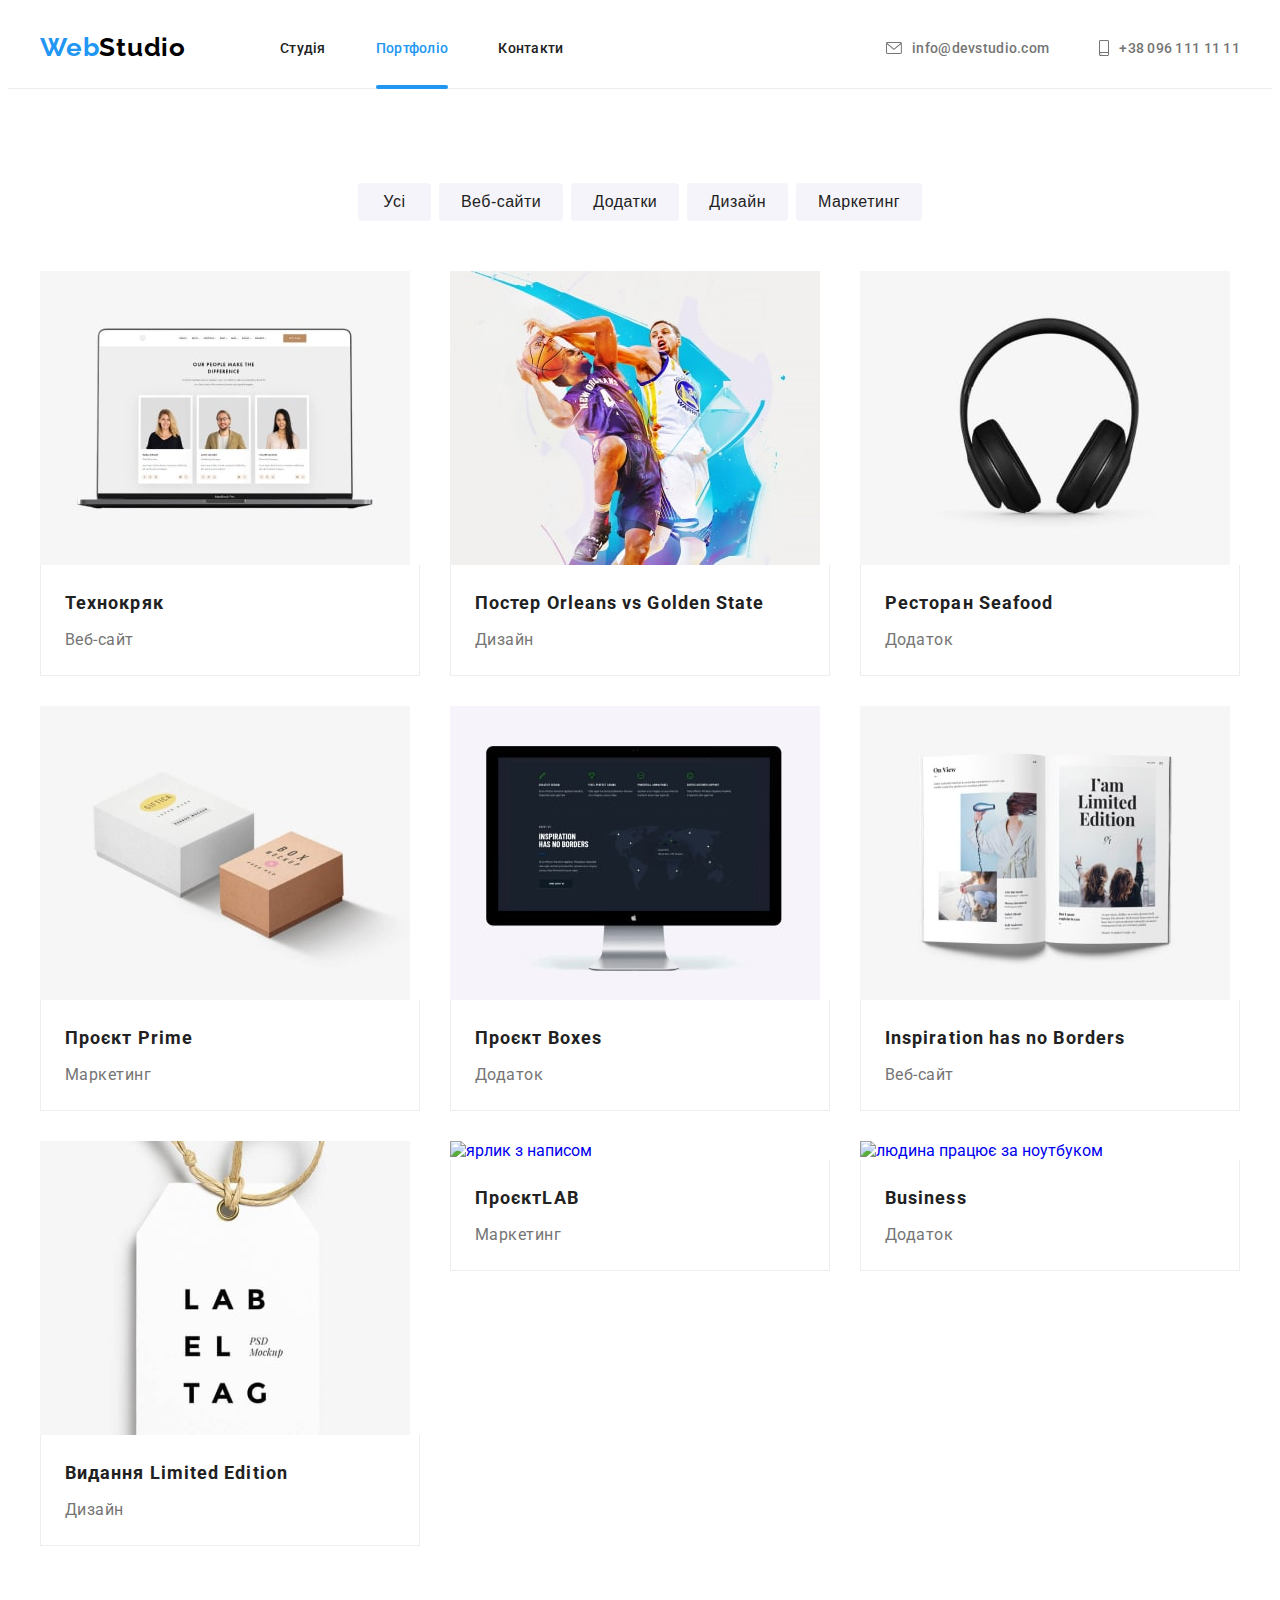
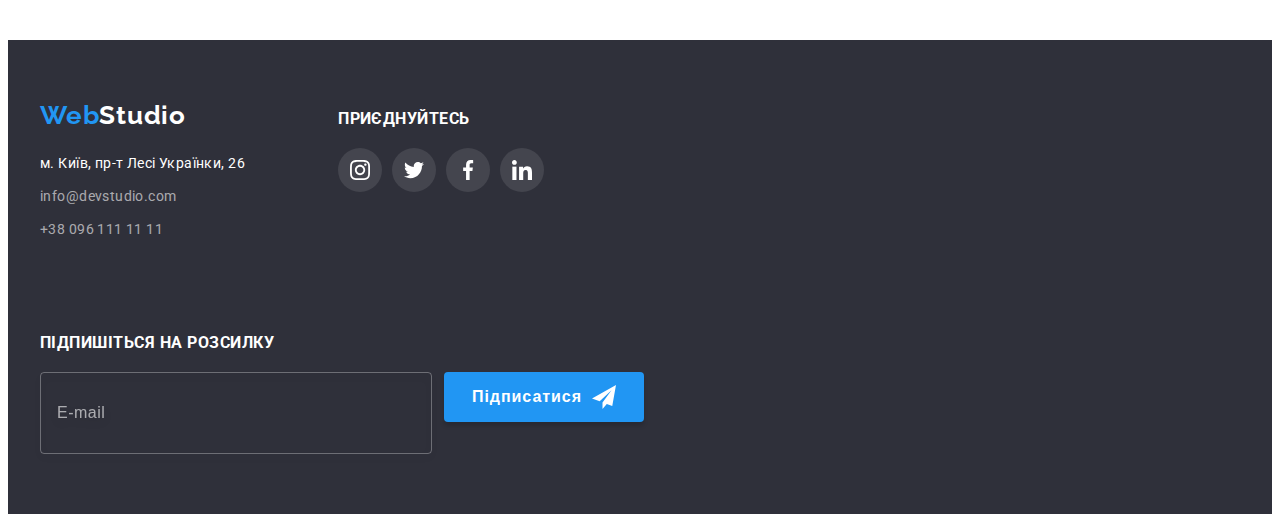
==== commit 66d70e22: "виправлення помилок" ====
--- a/portfolio.html
+++ b/portfolio.html
@@ -85,15 +85,14 @@
           </li>
         </ul>
         <!-- Проекти -->
-      </div>
-      <ul class="projects projects__list">
-        <div class="projects__box">
-          <li class="projects__item">
-            <a class="projects__link" href="#">
-              <div class="overlay-wrapper">
-                <img srcset="./images/project-480-1@1x-min.jpg 450w, ./images/project-480-1@2x-min.jpg 900w,
-                              ./images/project-768-1@1x-min.jpg 354w, ./images/project-768-1@2x-min.jpg 708w,
-                                ./images/project-1200-1@1x-min.jpg 270w, ./images/project-1200-1@2x-min.jpg 540w"
+        <ul class="projects projects__list">
+          <li class="projects__item">
+            <a class="projects__link" href="#">
+              <div class="overlay-wrapper">
+                <img
+                  srcset="./images/project-480-1@1x-min.jpg 450w, ./images/project-480-1@2x-min.jpg 900w,
+                                                    ./images/project-768-1@1x-min.jpg 354w, ./images/project-768-1@2x-min.jpg 708w,
+                                                      ./images/project-1200-1@1x-min.jpg 270w, ./images/project-1200-1@2x-min.jpg 540w"
                   sizes="(min-width: 1200px) 270px, (min-width: 710px) 354px, (min-width: 448px) 450px, 100vw"
                   src="./images/project-480-1@1x-min.jpg" alt="ноутбук на екрані якого сторінка веб-сайта" />
                 <div class="overlay">
@@ -110,15 +109,12 @@
               </div>
             </a>
           </li>
-        </div>
-        <div class="projects__box">
-          <li class="projects__item">
-            <a class="projects__link" href="#">
-              <div class="overlay-wrapper">
-                <img
-                  srcset="./images/project-480-2@1x-min.jpg 450w, ./images/project-480-2@2x-min.jpg 900w,
-                                                ./images/project-768-2@1x-min.jpg 354w, ./images/project-768-2@2x-min.jpg 708w,
-                                                  ./images/project-1200-2@1x-min.jpg 270w, ./images/project-1200-2@2x-min.jpg 540w"
+          <li class="projects__item">
+            <a class="projects__link" href="#">
+              <div class="overlay-wrapper">
+                <img srcset="./images/project-480-2@1x-min.jpg 450w, ./images/project-480-2@2x-min.jpg 900w,
+                                    ./images/project-768-2@1x-min.jpg 354w, ./images/project-768-2@2x-min.jpg 708w,
+                                    ./images/project-1200-2@1x-min.jpg 270w, ./images/project-1200-2@2x-min.jpg 540w"
                   sizes="(min-width: 1200px) 270px, (min-width: 710px) 354px, (min-width: 448px) 450px, 100vw"
                   src="./images/project-480-2@1x-min.jpg" alt="два баскетболіста грають з м'ячем" />
                 <div class="overlay">
@@ -133,15 +129,13 @@
               </div>
             </a>
           </li>
-        </div>
-        <div class="projects__box">
           <li class="projects__item">
             <a class="projects__link" href="#">
               <div class="overlay-wrapper">
                 <img
                   srcset="./images/project-480-3@1x-min.jpg 450w, ./images/project-480-3@2x-min.jpg 900w,
-                                                                ./images/project-768-3@1x-min.jpg 354w, ./images/project-768-3@2x-min.jpg 708w,
-                                                                  ./images/project-1200-3@1x-min.jpg 270w, ./images/project-1200-3@2x-min.jpg 540w"
+                                                                                      ./images/project-768-3@1x-min.jpg 354w, ./images/project-768-3@2x-min.jpg 708w,
+                                                                                        ./images/project-1200-3@1x-min.jpg 270w, ./images/project-1200-3@2x-min.jpg 540w"
                   sizes="(min-width: 1200px) 270px, (min-width: 710px) 354px, (min-width: 448px) 450px, 100vw"
                   src="./images/project-480-3@1x-min.jpg" alt="логотип ресторану" />
                 <div class="overlay">
@@ -154,15 +148,13 @@
               </div>
             </a>
           </li>
-        </div>
-        <div class="projects__box">
           <li class="projects__item">
             <a class="projects__link" href="#">
               <div class="overlay-wrapper">
                 <img
                   srcset="./images/project-480-4@1x-min.jpg 450w, ./images/project-480-4@2x-min.jpg 900w,
-                                                                                ./images/project-768-4@1x-min.jpg 354w, ./images/project-768-4@2x-min.jpg 708w,
-                                                                                  ./images/project-1200-4@1x-min.jpg 270w, ./images/project-1200-4@2x-min.jpg 540w"
+                                                                                                      ./images/project-768-4@1x-min.jpg 354w, ./images/project-768-4@2x-min.jpg 708w,
+                                                                                                        ./images/project-1200-4@1x-min.jpg 270w, ./images/project-1200-4@2x-min.jpg 540w"
                   sizes="(min-width: 1200px) 270px, (min-width: 710px) 354px, (min-width: 448px) 450px, 100vw"
                   src="./images/project-480-4@1x-min.jpg" alt="чорні навушники" />
                 <div class="overlay">
@@ -175,15 +167,13 @@
               </div>
             </a>
           </li>
-        </div>
-        <div class="projects__box">
           <li class="projects__item">
             <a class="projects__link" href="#">
               <div class="overlay-wrapper">
                 <img
                   srcset="./images/project-480-5@1x-min.jpg 450w, ./images/project-480-5@2x-min.jpg 900w,
-                                                                                ./images/project-768-5@1x-min.jpg 354w, ./images/project-768-5@2x-min.jpg 708w,
-                                                                                  ./images/project-1200-5@1x-min.jpg 270w, ./images/project-1200-5@2x-min.jpg 540w"
+                                                                                                      ./images/project-768-5@1x-min.jpg 354w, ./images/project-768-5@2x-min.jpg 708w,
+                                                                                                        ./images/project-1200-5@1x-min.jpg 270w, ./images/project-1200-5@2x-min.jpg 540w"
                   sizes="(min-width: 1200px) 270px, (min-width: 710px) 354px, (min-width: 448px) 450px, 100vw"
                   src="./images/project-480-5@1x-min.jpg" alt="дві коробки" />
                 <div class="overlay">
@@ -196,16 +186,13 @@
               </div>
             </a>
           </li>
-        </div>
-        <div class="projects__box">
-          <li class="projects__item">
-            <a class="projects__link" href="#">
-              <div class="overlay-wrapper">
-
+          <li class="projects__item">
+            <a class="projects__link" href="#">
+              <div class="overlay-wrapper">
                 <img
                   srcset="./images/project-480-6@1x-min.jpg 450w, ./images/project-480-6@2x-min.jpg 900w,
-                                                                                  ./images/project-768-6@1x-min.jpg 354w, ./images/project-768-6@2x-min.jpg 708w,
-                                                                                    ./images/project-1200-6@1x-min.jpg 270w, ./images/project-1200-6@2x-min.jpg 540w"
+                                                                                                        ./images/project-768-6@1x-min.jpg 354w, ./images/project-768-6@2x-min.jpg 708w,
+                                                                                                          ./images/project-1200-6@1x-min.jpg 270w, ./images/project-1200-6@2x-min.jpg 540w"
                   sizes="(min-width: 1200px) 270px, (min-width: 710px) 354px, (min-width: 448px) 450px, 100vw"
                   src="./images/project-480-6@1x-min.jpg" alt="монітор компютера на якому відкритий веб-сайт" />
                 <div class="overlay">
@@ -218,15 +205,13 @@
               </div>
             </a>
           </li>
-        </div>
-        <div class="projects__box">
           <li class="projects__item">
             <a class="projects__link" href="#">
               <div class="overlay-wrapper">
                 <img
                   srcset="./images/project-480-7@1x-min.jpg 450w, ./images/project-480-7@2x-min.jpg 900w,
-                                                                                ./images/project-768-7@1x-min.jpg 354w, ./images/project-768-7@2x-min.jpg 708w,
-                                                                                  ./images/project-1200-7@1x-min.jpg 270w, ./images/project-1200-7@2x-min.jpg 540w"
+                                                                                                      ./images/project-768-7@1x-min.jpg 354w, ./images/project-768-7@2x-min.jpg 708w,
+                                                                                                        ./images/project-1200-7@1x-min.jpg 270w, ./images/project-1200-7@2x-min.jpg 540w"
                   sizes="(min-width: 1200px) 270px, (min-width: 710px) 354px, (min-width: 448px) 450px, 100vw"
                   src="./images/project-480-7@1x-min.jpg" alt="розкриті сторінки журналу" />
                 <div class="overlay">
@@ -239,15 +224,13 @@
               </div>
             </a>
           </li>
-        </div>
-        <div class="projects__box">
           <li class="projects__item">
             <a class="projects__link" href="#">
               <div class="overlay-wrapper">
                 <img
                   srcset="./images/project-480-8@1x-min.jpg 450w, ./images/project-480-8@2x-min.jpg 900w,
-                                                                                ./images/project-768-8@1x-min.jpg 354w, ./images/project-768-8@2x-min.jpg 708w,
-                                                                                  ./images/project-1200-8@1x-min.jpg 270w, ./images/project-1200-8@2x-min.jpg 540w"
+                                                                                                    ./images/project-768-8@1x-min.jpg 354w, ./images/project-768-8@2x-min.jpg 708w,
+                                                                                                      ./images/project-1200-8@1x-min.jpg 270w, ./images/project-1200-8@2x-min.jpg 540w"
                   sizes="(min-width: 1200px) 270px, (min-width: 710px) 354px, (min-width: 448px) 450px, 100vw"
                   src="./images/project-480-8@1x-min.jpg" alt="ярлик з написом" />
                 <div class="overlay">
@@ -260,29 +243,26 @@
               </div>
             </a>
           </li>
-        </div>
-        <div class="projects__box"></div>
-        <li class="projects__item">
-          <a class="projects__link" href="#">
-            <div class="overlay-wrapper">
-              <img
-                srcset="./images/project-480-9@1x-min.jpg 450w, ./images/project-480-9@2x-min.jpg 900w,
-                                                                              ./images/project-768-9@1x-min.jpg 354w, ./images/project-768-9@2x-min.jpg 708w,
-                                                                                ./images/project-1200-9@1x-min.jpg 270w, ./images/project-1200-9@2x-min.jpg 540w"
-                sizes="(min-width: 1200px) 270px, (min-width: 710px) 354px, (min-width: 448px) 450px, 100vw"
-                src="./images/project-480-9@1x-min.jpg" alt="людина працює за ноутбуком" />
-              <div class="overlay">
-                <p class="projects__descr"></p>
-              </div>
-            </div>
-            <div class="projects__content">
-              <h2 lang="en" class="projects__title">Business</h2>
-              <p class="projects__type">Додаток</p>
-            </div>
-          </a>
-        </li>
-        </div>
-      </ul>
+          <li class="projects__item">
+            <a class="projects__link" href="#">
+              <div class="overlay-wrapper">
+                <img
+                  srcset="./images/project-480-9@1x-min.jpg 450w, ./images/project-480-9@2x-min.jpg 900w,
+                                                                                                    ./images/project-768-9@1x-min.jpg 354w, ./images/project-768-9@2x-min.jpg 708w,
+                                                                                                      ./images/project-1200-9@1x-min.jpg 270w, ./images/project-1200-9@2x-min.jpg 540w"
+                  sizes="(min-width: 1200px) 270px, (min-width: 710px) 354px, (min-width: 448px) 450px, 100vw"
+                  src="./images/project-480-9@1x-min.jpg" alt="людина працює за ноутбуком" />
+                <div class="overlay">
+                  <p class="projects__descr"></p>
+                </div>
+              </div>
+              <div class="projects__content">
+                <h2 lang="en" class="projects__title">Business</h2>
+                <p class="projects__type">Додаток</p>
+              </div>
+            </a>
+          </li>
+        </ul>
       </div>
     </section>
   </main>
@@ -299,10 +279,10 @@
                 href="https://www.google.com/maps/place/%D0%B1%D1%83%D0%BB.+%D0%9B%D0%B5%D1%81%D0%B8+%D0%A3%D0%BA%D1%80%D0%B0%D0%B8%D0%BD%D0%BA%D0%B8,+26,+%D0%9A%D0%B8%D0%B5%D0%B2,+02000/@50.4265807,30.5383858,17z/data=!3m1!4b1!4m6!3m5!1s0x40d4cf0e033ecbe9:0x57a4dffefec77da0!8m2!3d50.4265807!4d30.5383858!16s%2Fg%2F1tctq5jv"
                 target="_blank" rel="noopener no-referrernofollower ">м. Київ, пр-т Лесі Українки, 26
               </a>
-            </li class="address__list">
+            </li>
             <li>
               <a class="address__link address__link_transparent" href="mailto:info@devstudio.com">info@devstudio.com</a>
-            </li class="address__list">
+            </li>
             <li>
               <a class="address__link address__link_transparent" href="tel:+380961111111">+38 096 111 11 11</a>
             </li>
@@ -372,13 +352,13 @@
     <nav class="mobile-menu__nav  nav nav__menu">
       <ul class="nav-menu__list">
         <li>
-          <a class="nav-menu__link" href="./index.html" class="link">Студія</a>
-        </li>
-        <li>
-          <a class="nav-menu__link nav-menu__link--current" href="./portfolio.html" class="link">Портфоліо</a>
-        </li>
-        <li>
-          <a class="nav-menu__link" href="#" class="link">Контакти</a>
+          <a class="nav-menu__link" href="./index.html">Студія</a>
+        </li>
+        <li>
+          <a class="nav-menu__link nav-menu__link--current" href="./portfolio.html">Портфоліо</a>
+        </li>
+        <li>
+          <a class="nav-menu__link" href="#">Контакти</a>
         </li>
       </ul>
     </nav>
--- a/css/main.min.css
+++ b/css/main.min.css
@@ -1 +1 @@
-:root{--primary-light-text-color: #757575;--secondary-ligh-text-color: #ffffff;--primary-dark-text-color: #000000;--title-text-color: #212121;--accent-color: #2196f3;--primary-light-bg-color: #ffffff;--secondary-light-bg-color: #f5f4fa;--primary-dark-bg-color: #2f303a;--primary-btn--box-shadow-color: 0px 4px 4px rgba(0, 0, 0, 0.15);--secondary-btn--box-shadow-color: 0px 3px 1px rgba(0, 0, 0, 0.1), 0px 1px 2px rgba(0, 0, 0, 0.08), 0px 2px 2px rgba(0, 0, 0, 0.12);--primary-box-shadow-color: 0px 1px 3px rgba(0, 0, 0, 0.12), 0px 1px 1px rgba(0, 0, 0, 0.14), 0px 2px 1px rgba(0, 0, 0, 0.2);--secondary-box-shadow-color: 0px 1px 1px rgba(0, 0, 0, 0.12), 0px 4px 4px rgba(0, 0, 0, 0.06), 1px 4px 6px rgba(0, 0, 0, 0.16);--primary-border-color: #ececec;--secondary-border-color: #eeeeee;--bg-btn-color: #188ce8;--primary-icon-color: #afb1b8;--timing-function: cubic-bezier(0.4, 0, 0.2, 1);--rgba-text-color: rgba(255, 255, 255, 0.6)}.visually-hidden{position:absolute;width:1px;height:1px;margin:-1px;padding:0;overflow:hidden;border:0;clip:rect(0 0 0 0)}h1,h2,h3,p{margin:0}ul{list-style:none;margin:0;padding:0}a{text-decoration:none}body{background-color:var(--primary-light-bg-color);color:var(--primary-light-text-color);font-family:Roboto,sans-serif}img{display:block;max-width:100%;height:auto}.container{width:100%;padding:0 15px;margin:0 auto}@media screen and (min-width: 480px){.container{width:480px}}@media screen and (min-width: 768px){.container{width:768px}}@media screen and (min-width: 1200px){.container{width:1200px}}.section{padding:60px 0}@media screen and (min-width: 1200px){.section{padding:94px 0}}.btn{min-width:200px;height:50px;display:flex;justify-content:center;align-items:center;padding:10px;margin:0 auto;color:var(--secondary-ligh-text-color);background-color:var(--accent-color);font-weight:700;font-size:16px;line-height:1.875;letter-spacing:.06em;text-align:center;border:none;border-radius:4px;box-shadow:var(--primary-btn--box-shadow-color);cursor:pointer;transition:background-color 250ms var(--timing-function)}.btn:hover,.btn:focus{background-color:var(--bg-btn-color)}.btn__icon{fill:var(--secondary-ligh-text-color);margin-left:10px}.socials__list{display:flex;justify-content:center;align-items:center;gap:10px}.socials__link{display:flex;justify-content:center;align-items:center;width:44px;height:44px;border-radius:50%;transition:background-color 250ms var(--timing-function)}.socials__link:hover,.socials__link:focus{background-color:var(--accent-color)}.socials__icon{transition:fill 250ms var(--timing-function)}.socials__link:hover .socials__icon,.socials__link:focus .socials__icon{fill:var(--secondary-ligh-text-color)}.socials__link--light{background-color:var(--primary-light-bg-color);fill:var(--primary-icon-color);transition:background-color 250ms var(--timing-function)}.socials__link--dark{background-color:rgba(255,255,255,.1);fill:var(--secondary-ligh-text-color);transition:background-color 250ms var(--timing-function)}.section-title{color:var(--title-text-color);font-size:28px;line-height:1.1785714286;letter-spacing:.03em;text-align:center;margin-bottom:30px}@media screen and (min-width: 768px){.section-title{font-size:36px;line-height:1.1666666667}}@media screen and (min-width: 1200px){.section-title{font-size:36px;line-height:1.1666666667;margin-bottom:50 px}}.logo{text-align:center;color:var(--accent-color);font-family:Raleway,sans-serif;font-weight:700;font-size:24px;line-height:1.1666666667;letter-spacing:.03em}@media screen and (min-width: 1200px){.logo{font-size:26px;line-height:1.1923076923;text-align:left}}.logo__right-part--dark{color:var(--primary-dark-text-color)}.logo__right-part--light{color:var(--secondary-ligh-text-color)}.backdrop{position:fixed;top:0;left:0;width:100%;height:100%;background-color:rgba(0,0,0,.2);opacity:1;transition:opacity 250ms var(--timing-function),visibility 250ms var(--timing-function);overflow:scroll}.backdrop.is-hidden{opacity:0;pointer-events:none;visibility:hidden}.modal{position:absolute;padding:40px;top:20px;left:50%;transform:translateX(-50%) scale(1);transition:transform 250ms var(--timing-function);width:100%;height:100%;background-color:var(--primary-light-bg-color);box-shadow:0px 1px 3px rgba(0,0,0,.12),0px 1px 1px rgba(0,0,0,.14),0px 2px 1px rgba(0,0,0,.2);border-radius:4px}@media screen and (min-width: 480px){.modal{max-width:450px;max-height:609px}}@media screen and (min-width: 1200px){.modal{top:50%;transform:translate(-50%, -50%) scale(1);max-width:528px;max-height:581px}}.backdrop.is-hidden .modal{transform:translateX(-50%) scale(0.6)}@media screen and (min-width: 480px){.backdrop.is-hidden .modal{transform:translate(-50%, -50%) scale(0.6)}}.modal__sudtitle{color:var(--title-text-color);font-weight:700;font-size:20px;line-height:1.5;text-align:center;letter-spacing:.03em;margin-bottom:12px}@media screen and (min-width: 1200px){.modal__sudtitle{line-height:1.15}}.modal__form{display:flex;flex-direction:column}.modal__wrapper{position:relative;display:block}.modal__label{display:block;font-size:12px;line-height:1.1666666667;letter-spacing:.01em;margin-bottom:4px}.modal__input{width:100%;height:40px;border:1px solid rgba(33,33,33,.2);border-radius:4px;padding-left:42px;margin-bottom:10px;transition:border-color 250ms var(--timing-function)}.modal__input:focus{border-color:var(--accent-color);outline:none}.modal__input:focus,.modal__textarea:focus{border-color:var(--accent-color);outline:none}.modal__icon{position:absolute;display:flex;top:50%;left:12px;transform:translateY(-40%);width:18px;height:18px;fill:var(--title-text-color);pointer-events:none;transition:fill 250ms var(--timing-function)}.modal__input:focus+.modal__icon{fill:var(--accent-color)}.modal__textarea{resize:none;width:100%;height:120px;border:1px solid rgba(33,33,33,.2);border-radius:4px;outline:none;padding:12px 16px;margin-bottom:20px;transition:border-color 250ms var(--accent-color)}.modal__textarea:focus{border-color:var(--accent-color);outline:none}.modal__textarea::placeholder{color:rgba(117,117,117,.5);font-size:12px;line-height:1.1666666667;letter-spacing:.01em}.modal__label-policy{font-size:12px;letter-spacing:.03em;line-height:1.1666666667;text-align:center;margin:0 auto 30px;user-select:none}@media screen and (min-width: 480px){.modal__label-policy{display:flex;align-items:center;justify-content:center;font-size:12px;letter-spacing:.03em;line-height:1.1666666667}}@media screen and (min-width: 1200px){.modal__label-policy{font-size:14px;line-height:1.7142857143}}.modal__link-policy{color:var(--accent-color)}.modal__check-policy{margin-right:7px;border-radius:2px;border:2px solid var(--title-text-color);cursor:pointer}.modal__input-policy:checked+.modal__check-policy{background-color:var(--accent-color);border-color:var(--accent-color)}.modal__input-policy:focus-visible+.modal__check-policy{outline:2px solid var(--title-text-color)}.modal__icon-policy{width:11px;height:8px;fill:var(--secondary-ligh-text-color);display:none}.modal__input-policy:checked+.modal__check-policy .modal__icon-policy{display:block}.modal__btn-close{display:flex;align-items:center;justify-content:center;position:absolute;padding:0;top:8px;right:8px;width:30px;height:30px;fill:var(--title-text-color);background-color:var(--primary-light-bg-color);border:1px solid rgba(0,0,0,.1);border-radius:50%;cursor:pointer;transition:fill 250ms var(--timing-function)}.modal__btn-close:hover,.modal__btn-close:focus{fill:var(--accent-color)}.mobile-menu{position:fixed;top:0;left:0;width:100%;height:100%;padding:38px 30px;display:flex;flex-direction:column;justify-content:space-between;background-color:var(--primary-light-bg-color);z-index:1;transform:translateX(100%);transition:transform 250ms var(--timing-function)}@media screen and (min-width: 480px){.mobile-menu{max-width:480px;max-height:796px;padding:48px 40px}}@media screen and (min-width: 768px){.mobile-menu{display:none}}.mobile-menu.is-open{transform:translateX(0)}.mobile-menu__btn-close{display:flex;align-items:center;justify-content:center;position:absolute;top:10px;right:15px;padding:0;min-width:40px;min-height:40px;fill:var(--title-text-color);background-color:rgba(0,0,0,0);border-radius:50%;border:none;outline:none;cursor:pointer;transition:fill 250ms var(--timing-function)}.mobile-menu__btn-close:hover,.mobile-menu__btn-close:focus{fill:var(--accent-color)}.mobile-menu__nav{display:flex;flex-direction:column;height:100%}.nav-menu__list{margin-bottom:auto}.nav-menu__list,.mobile-menu__list{display:flex;flex-direction:column;gap:32px}.nav-menu__link{color:var(--title-text-color);font-weight:500;font-size:30px;line-height:1.2333333333;letter-spacing:.02em;position:relative;transition:color 250ms var(--timing-function)}.nav-menu__link:hover,.nav-menu__link:focus{color:var(--accent-color)}@media screen and (min-width: 480px){.nav-menu__link{font-size:40px;line-height:1.175}}.nav-menu__link--current{color:var(--accent-color)}.mobile-menu__list{margin-bottom:64px}.mobile-menu__link{color:var(--primary-light-text-color);letter-spacing:.02em}.mobile-menu__link:hover,.mobile-menu__link:focus{color:var(--accent-color)}.mobile-menu__link-phone{font-size:24px;line-height:1.25}@media screen and (min-width: 480px){.mobile-menu__link-phone{font-size:34px;line-height:1.1764705882}}.mobile-menu__link-mail{font-size:20px;line-height:1.2}@media screen and (min-width: 480px){.mobile-menu__link-mail{font-size:24px;line-height:1.1666666667}}.mobile-menu__socials-list{display:flex;flex-direction:row;gap:20px}.mobile-menu__socials{display:flex;position:relative}.mobile-menu__socials-item:not(:last-child) .mobile-menu__socials-link::after{content:"";position:absolute;display:inline-block;width:22px;top:10px;border:1px solid rgba(33,33,33,.2);transform:rotate(90deg)}.mobile-menu__socials-link{color:var(--accent-color);font-weight:500;font-size:10px;line-height:1.4;letter-spacing:.02em;transition:color 250ms var(--timing-function)}.mobile-menu__socials-link:hover,.mobile-menu__socials-link:focus{color:var(--bg-btn-color)}@media screen and (min-width: 480px){.mobile-menu__socials-link{font-size:18px;line-height:1.2222222222}}.header{border-bottom:1px solid var(--primary-border-color)}.header__container{display:flex;align-items:center}.header__logo{display:flex;padding:16px 0}@media screen and (min-width: 768px){.header__logo{padding:26px 0;margin-right:87px}}@media screen and (min-width: 1200px){.header__logo{padding:24px 0 25px 0;margin-right:94px}}.nav{display:flex}.nav__list{display:none}@media screen and (min-width: 768px){.nav__list{display:flex;align-items:center;column-gap:50px}}.nav__link{padding:32px 0;display:flex}@media screen and (min-width: 768px){.contacts__link{display:flex}}@media screen and (min-width: 1200px){.contacts__link{padding:32px 0}}.nav__link{color:var(--title-text-color);font-weight:500;font-size:14px;line-height:1.1428571429;letter-spacing:.02em;position:relative;transition:color 250ms var(--timing-function)}.nav__link:hover,.nav__link:focus{color:var(--accent-color)}.nav__link::after{content:"";width:100%;height:4px;border-radius:2px;background-color:rgba(0,0,0,0);position:absolute;left:0;bottom:-1px;transition:background-color 250ms var(--timing-function)}.nav__link:hover::after,.nav__link:focus::after{content:"";width:100%;height:4px;border-radius:2px;background-color:#2196f3;position:absolute;left:0;bottom:-1px}.nav__link--current{color:var(--accent-color)}.nav__link--current::after{content:"";width:100%;height:4px;border-radius:2px;background-color:var(--accent-color);position:absolute;left:0;bottom:-1px}.contacts__list{display:none}@media screen and (min-width: 768px){.contacts__list{display:flex;flex-direction:column;gap:10px;margin-left:auto}}@media screen and (min-width: 1200px){.contacts__list{flex-direction:row;align-items:center;gap:50px}}.contacts__link{color:var(--primary-light-text-color);font-weight:500;font-size:12px;line-height:1.1666666667;letter-spacing:.02em;align-items:center;transition:color 250ms var(--timing-function)}.contacts__link:hover,.contacts__link:focus{color:var(--accent-color)}@media screen and (min-width: 1200px){.contacts__link{font-size:14px;line-height:1.1428571429}}@media screen and (min-width: 768px){.contacts__icon-envelope{fill:var(--primary-light-text-color);width:14px;height:10px;margin-right:8px}}@media screen and (min-width: 1200px){.contacts__icon-envelope{width:16px;height:12px;margin-right:10px}}@media screen and (min-width: 768px){.contacts__icon-smartphone{fill:var(--primary-light-text-color);width:10px;height:14px;margin-right:8px}}@media screen and (min-width: 1200px){.contacts__icon-smartphone{height:16px;margin-right:10px}}.contacts__icon-link{transition:fill 250ms var(--timing-function)}.contacts__link:hover .contacts__icon-link,.contacts__link:focus .contacts__icon-link{fill:currentColor}.header__menu-btn{width:40px;height:40px;border:none;background-color:rgba(0,0,0,0);margin-left:auto;padding:0;display:flex;align-items:center;justify-content:center;transition:fill 250ms var(--timing-function)}.header__menu-btn:hover,.header__menu-btn:focus{fill:var(--accent-color)}@media screen and (min-width: 768px){.header__menu-btn{display:none}}@media screen and (min-width: 1200px){.header__menu-btn{display:none}}.hero-section{background-color:#c4c4c4;padding:118px 0;width:100%;max-height:400px;margin-left:auto;margin-right:auto;background-repeat:no-repeat;background-position:center;background-size:cover;background-image:linear-gradient(rgba(47, 48, 58, 0.4), rgba(47, 48, 58, 0.4)),url(../../images/hero-480@1x-min.jpg)}@media(min-device-pixel-ratio: 2),(min-resolution: 192dpi),(min-resolution: 2dppx){.hero-section{background-image:linear-gradient(rgba(47, 48, 58, 0.4), rgba(47, 48, 58, 0.4)),url(../../images/hero-480@2x-min.jpg)}}@media screen and (min-width: 480px){.hero-section{background-size:cover;background-image:linear-gradient(rgba(47, 48, 58, 0.4), rgba(47, 48, 58, 0.4)),url(../../images/hero-768@1x-min.jpg)}}@media screen and (min-width: 480px)and (min-device-pixel-ratio: 2),screen and (min-width: 480px)and (min-resolution: 192dpi),screen and (min-width: 480px)and (min-resolution: 2dppx){.hero-section{background-image:linear-gradient(rgba(47, 48, 58, 0.4), rgba(47, 48, 58, 0.4)),url(../../images/hero-768@2x-min.jpg)}}@media screen and (min-width: 768px){.hero-section{background-size:cover;background-image:linear-gradient(rgba(47, 48, 58, 0.4), rgba(47, 48, 58, 0.4)),url(../../images/hero-1200@1x-min.jpg)}}@media screen and (min-width: 768px)and (min-device-pixel-ratio: 2),screen and (min-width: 768px)and (min-resolution: 192dpi),screen and (min-width: 768px)and (min-resolution: 2dppx){.hero-section{background-image:linear-gradient(rgba(47, 48, 58, 0.4), rgba(47, 48, 58, 0.4)),url(../../images/hero-1200@2x-min.jpg)}}@media screen and (min-width: 1200px){.hero-section{padding:200px 0;max-width:1600px;max-height:600px}}.hero__title{color:var(--secondary-ligh-text-color);font-weight:900;font-size:26px;line-height:1.1666666667;letter-spacing:.06em;text-align:center;max-width:360px;margin:0 auto 30px}@media screen and (min-width: 1200px){.hero__title{font-size:44px;line-height:1.3636363636;max-width:696px}}.features__list{display:flex;flex-wrap:wrap;gap:30px}.features__item{flex-basis:100%}@media screen and (min-width: 768px){.features__item{flex-basis:calc((100% - 30px)/2)}}@media screen and (min-width: 1200px){.features__item{flex-basis:calc((100% - 90px)/4)}}.features__icon{display:flex;align-items:center;justify-content:center;height:120px;background-color:var(--secondary-light-bg-color);border-radius:4px;align-items:center;margin-bottom:30px}.features__title{text-align:center;color:var(--title-text-color);font-size:14px;line-height:1.1428571429;letter-spacing:.03em;margin-bottom:10px}@media screen and (min-width: 768px){.features__title{text-align:left}}.features__descr{font-size:14px;line-height:1.7142857143;letter-spacing:.03em}@media screen and (min-width: 480px){.works__section{display:none}}@media screen and (min-width: 768px){.works__section{display:none}}@media screen and (min-width: 1200px){.works__section{padding-top:0}}.works__list{display:flex}.works__item:not(:last-child){margin-right:30px}.works__example{position:relative;display:flex}.works__title{position:absolute;display:flex;justify-content:center;align-items:center;width:100%;height:70px;bottom:0;background:rgba(47,48,58,.8);color:var(--secondary-ligh-text-color);font-size:14px;line-height:1.1428571429;text-align:center;letter-spacing:.03em;text-transform:uppercase}.team__section{background-color:var(--secondary-light-bg-color)}.team__list{display:flex;flex-wrap:wrap;gap:30px}.team__item{background:var(--primary-light-bg-color);box-shadow:var(--primary-box-shadow-color);border-radius:0px 0px 4px 4px;flex-basis:100%}@media screen and (min-width: 768px){.team__item{flex-basis:calc((100% - 30px)/2)}}@media screen and (min-width: 1200px){.team__item{flex-basis:calc((100% - 90px)/4)}}.team__content{display:flex;flex-direction:column;justify-content:center;align-items:center;padding:30px 0}.team__name{color:var(--title-text-color);font-weight:500;font-size:16px;line-height:1.1875;letter-spacing:.03em;text-align:center;margin-bottom:10px}.team__position{line-height:1.1875;text-align:center;letter-spacing:.03em;margin-bottom:16px}.clients__list{display:flex;flex-wrap:wrap;gap:30px}.clients__item{flex-basis:calc((100% - 30px)/2)}@media screen and (min-width: 768px){.clients__item{flex-basis:calc((100% - 60px)/3)}}@media screen and (min-width: 1200px){.clients__item{flex-basis:calc((100% - 150px)/6)}}.clients__link{display:flex;justify-content:center;align-items:center;min-width:226px;height:92px;background-color:rgba(0,0,0,0);border:1px solid var(--primary-icon-color);outline:rgba(0,0,0,0);border-radius:4px;fill:var(--primary-icon-color);transition:border-color 250ms var(--timing-function)}.clients__link:hover,.clients__link:focus{border-color:var(--accent-color)}.clients__icon{transition:fill 250ms var(--timing-function)}.clients__link:hover .clients__icon,.clients__link:focus .clients__icon{fill:var(--accent-color)}.filter__list{display:flex;flex-wrap:wrap;gap:8px;margin-bottom:40px;align-content:flex-start}@media screen and (min-width: 768px){.filter__list{flex-direction:row;column-gap:8px;margin-bottom:30px;justify-content:center}}@media screen and (min-width: 1200px){.filter__list{margin-bottom:50px}}.filter__btn{background-color:var(--secondary-light-bg-color);color:var(--title-text-color);font-size:16px;font-weight:500;line-height:1.625;letter-spacing:.03em;text-align:center;cursor:pointer;border:none;border-radius:4px;outline:rgba(0,0,0,0);min-width:73px;padding:6px 22px;transition:background-color 250ms var(--timing-function),color 250ms var(--timing-function),box-shadow 250ms var(--timing-function)}.filter__btn:focus,.filter__btn:hover{background-color:var(--accent-color);color:var(--secondary-ligh-text-color);box-shadow:var(--secondary-btn--box-shadow-color)}.filter__btn_curent{background-color:var(--accent-color)}.projects__box{flex-grow:1}.projects__list{display:flex;flex-wrap:wrap;gap:30px}.projects__item{flex-basis:100%}@media screen and (min-width: 768px){.projects__item{flex-basis:calc((100% - 30px)/2)}}@media screen and (min-width: 1200px){.projects__item{flex-basis:calc((100% - 60px)/3)}}.projects__link{display:flex;flex-direction:column;height:100%;transition:box-shadow 250ms var(--timing-function)}.projects__link:hover,.projects__link:focus{box-shadow:var(--secondary-box-shadow-color);outline:rgba(0,0,0,0)}.overlay{width:100%;height:100%;position:absolute;left:0;top:0;background-color:rgba(33,150,243,.9);transform:translateY(100%);transition:transform 250ms var(--timing-function)}.projects__link:hover .overlay,.projects__link:focus .overlay{transform:translateY(0)}.overlay-wrapper{position:relative;overflow:hidden}.projects__descr{color:var(--secondary-ligh-text-color);font-size:18px;line-height:1.5555555556;letter-spacing:.03em;font-weight:400;display:flex;padding:63px 24px}.projects__content{background-color:var(--primary-light-bg-color);border-left:1px solid var(--secondary-border-color);border-right:1px solid var(--secondary-border-color);border-bottom:1px solid var(--secondary-border-color);padding:20px 24px}.projects__title{color:var(--title-text-color);font-size:18px;line-height:2;letter-spacing:.06em;margin-bottom:4px}.projects__type{line-height:1.875;letter-spacing:.03em;color:var(--primary-light-text-color)}.footer-section{background-color:var(--primary-dark-bg-color);padding:60px 0}.footer__container{display:flex;flex-direction:column;justify-content:center;gap:60px}@media screen and (min-width: 768px){.footer__container{flex-direction:row;flex-wrap:wrap;justify-content:space-around;align-items:baseline}}@media screen and (min-width: 1200px){.footer__container{justify-content:left;gap:93px}}.footer__content{display:flex;flex-direction:column;justify-content:center}@media screen and (min-width: 1200px){.footer__content{display:block}}.footer__logo{display:block;margin-bottom:20px}.address__list{display:flex;flex-direction:column;align-items:center;gap:8px}@media screen and (min-width: 1200px){.address__list{align-items:flex-start;gap:9px}}.address__link{font-style:normal;font-size:14px;line-height:1.7142857143;letter-spacing:.03em;color:var(--secondary-ligh-text-color);transition:color 250ms var(--timing-function)}.address__link:hover,.address__link:focus{color:var(--accent-color)}.address__link_transparent{color:var(--rgba-text-color)}.subscription{display:block}.subscription__subtitle{text-align:center;color:var(--secondary-ligh-text-color);font-weight:700;line-height:1.1428571429;letter-spacing:.03em;text-transform:uppercase;margin-bottom:20px}@media screen and (min-width: 1200px){.subscription__subtitle{text-align:left}}.newsletter{display:flex}.newsletter__form{display:flex;flex-direction:column;width:100%;gap:20px}@media screen and (min-width: 1200px){.newsletter__form{flex-direction:row;gap:12px}}.newsletter__input{background-color:rgba(0,0,0,0);color:var(--secondary-ligh-text-color);border:1px solid rgba(255,255,255,.3);filter:drop-shadow(0px 4px 4px rgba(0, 0, 0, 0.15));border-radius:4px;outline:none;width:100%;height:50px;padding:15px 16px;transition:border-color 250ms var(--timing-function)}.newsletter__input:focus{border-color:var(--accent-color)}.newsletter__input::placeholder{color:var(--rgba-text-color);font-size:16px;line-height:1.25;letter-spacing:.03em}@media screen and (min-width: 768px){.newsletter__input{width:450px}}@media screen and (min-width: 1200px){.newsletter__input{width:358px}}/*# sourceMappingURL=main.min.css.map */+:root{--primary-light-text-color: #757575;--secondary-ligh-text-color: #ffffff;--primary-dark-text-color: #000000;--title-text-color: #212121;--accent-color: #2196f3;--primary-light-bg-color: #ffffff;--secondary-light-bg-color: #f5f4fa;--primary-dark-bg-color: #2f303a;--primary-btn--box-shadow-color: 0px 4px 4px rgba(0, 0, 0, 0.15);--secondary-btn--box-shadow-color: 0px 3px 1px rgba(0, 0, 0, 0.1), 0px 1px 2px rgba(0, 0, 0, 0.08), 0px 2px 2px rgba(0, 0, 0, 0.12);--primary-box-shadow-color: 0px 1px 3px rgba(0, 0, 0, 0.12), 0px 1px 1px rgba(0, 0, 0, 0.14), 0px 2px 1px rgba(0, 0, 0, 0.2);--secondary-box-shadow-color: 0px 1px 1px rgba(0, 0, 0, 0.12), 0px 4px 4px rgba(0, 0, 0, 0.06), 1px 4px 6px rgba(0, 0, 0, 0.16);--primary-border-color: #ececec;--secondary-border-color: #eeeeee;--bg-btn-color: #188ce8;--primary-icon-color: #afb1b8;--timing-function: cubic-bezier(0.4, 0, 0.2, 1);--rgba-text-color: rgba(255, 255, 255, 0.6)}.visually-hidden{position:absolute;width:1px;height:1px;margin:-1px;padding:0;overflow:hidden;border:0;clip:rect(0 0 0 0)}h1,h2,h3,p{margin:0}ul{list-style:none;margin:0;padding:0}a{text-decoration:none}body{background-color:var(--primary-light-bg-color);color:var(--primary-light-text-color);font-family:Roboto,sans-serif}img{display:block;max-width:100%;height:auto}.container{width:100%;padding:0 15px;margin:0 auto}@media screen and (min-width: 480px){.container{width:480px}}@media screen and (min-width: 768px){.container{width:768px}}@media screen and (min-width: 1200px){.container{width:1200px}}@media screen and (min-width: 320px){.section{padding:60px 0}}@media screen and (min-width: 1200px){.section{padding:94px 0}}.btn{min-width:200px;height:50px;display:flex;justify-content:center;align-items:center;padding:10px;margin:0 auto;color:var(--secondary-ligh-text-color);background-color:var(--accent-color);font-weight:700;font-size:16px;line-height:1.875;letter-spacing:.06em;text-align:center;border:none;border-radius:4px;box-shadow:var(--primary-btn--box-shadow-color);cursor:pointer;transition:background-color 250ms var(--timing-function)}.btn:hover,.btn:focus{background-color:var(--bg-btn-color)}.btn__icon{fill:var(--secondary-ligh-text-color);margin-left:10px}.socials__list{display:flex;justify-content:center;align-items:center;gap:10px}.socials__link{display:flex;justify-content:center;align-items:center;width:44px;height:44px;border-radius:50%;transition:background-color 250ms var(--timing-function)}.socials__link:hover,.socials__link:focus{background-color:var(--accent-color)}.socials__icon{transition:fill 250ms var(--timing-function)}.socials__link:hover .socials__icon,.socials__link:focus .socials__icon{fill:var(--secondary-ligh-text-color)}.socials__link--light{background-color:var(--primary-light-bg-color);fill:var(--primary-icon-color);transition:background-color 250ms var(--timing-function)}.socials__link--dark{background-color:rgba(255,255,255,.1);fill:var(--secondary-ligh-text-color);transition:background-color 250ms var(--timing-function)}.section-title{color:var(--title-text-color);font-size:28px;line-height:1.1785714286;letter-spacing:.03em;text-align:center;margin-bottom:30px}@media screen and (min-width: 768px){.section-title{font-size:36px;line-height:1.1666666667}}@media screen and (min-width: 1200px){.section-title{font-size:36px;line-height:1.1666666667;margin-bottom:50 px}}.logo{text-align:center;color:var(--accent-color);font-family:Raleway,sans-serif;font-weight:700;font-size:24px;line-height:1.1666666667;letter-spacing:.03em}@media screen and (min-width: 1200px){.logo{font-size:26px;line-height:1.1923076923;text-align:left}}.logo__right-part--dark{color:var(--primary-dark-text-color)}.logo__right-part--light{color:var(--secondary-ligh-text-color)}.backdrop{position:fixed;top:0;left:0;width:100%;height:100%;background-color:rgba(0,0,0,.2);opacity:1;transition:opacity 250ms var(--timing-function),visibility 250ms var(--timing-function);overflow:scroll}.backdrop.is-hidden{opacity:0;pointer-events:none;visibility:hidden}.modal{position:absolute;padding:40px;top:20px;left:50%;transform:translateX(-50%) scale(1);transition:transform 250ms var(--timing-function);width:100%;height:100%;background-color:var(--primary-light-bg-color);box-shadow:0px 1px 3px rgba(0,0,0,.12),0px 1px 1px rgba(0,0,0,.14),0px 2px 1px rgba(0,0,0,.2);border-radius:4px}@media screen and (min-width: 480px){.modal{max-width:450px;max-height:609px}}@media screen and (min-width: 1200px){.modal{top:50%;transform:translate(-50%, -50%) scale(1);max-width:528px;max-height:581px}}.backdrop.is-hidden .modal{transform:translateX(-50%) scale(0.6)}@media screen and (min-width: 480px){.backdrop.is-hidden .modal{transform:translate(-50%, -50%) scale(0.6)}}.modal__sudtitle{color:var(--title-text-color);font-weight:700;font-size:20px;line-height:1.5;text-align:center;letter-spacing:.03em;margin-bottom:12px}@media screen and (min-width: 1200px){.modal__sudtitle{line-height:1.15}}.modal__form{display:flex;flex-direction:column}.modal__wrapper{position:relative;display:block}.modal__label{display:block;font-size:12px;line-height:1.1666666667;letter-spacing:.01em;margin-bottom:4px}.modal__input{width:100%;height:40px;border:1px solid rgba(33,33,33,.2);border-radius:4px;padding-left:42px;margin-bottom:10px;transition:border-color 250ms var(--timing-function)}.modal__input:focus{border-color:var(--accent-color);outline:none}.modal__input:focus,.modal__textarea:focus{border-color:var(--accent-color);outline:none}.modal__icon{position:absolute;display:flex;top:50%;left:12px;transform:translateY(-40%);width:18px;height:18px;fill:var(--title-text-color);pointer-events:none;transition:fill 250ms var(--timing-function)}.modal__input:focus+.modal__icon{fill:var(--accent-color)}.modal__textarea{resize:none;width:100%;height:120px;border:1px solid rgba(33,33,33,.2);border-radius:4px;outline:none;padding:12px 16px;margin-bottom:20px;transition:border-color 250ms var(--accent-color)}.modal__textarea:focus{border-color:var(--accent-color);outline:none}.modal__textarea::placeholder{color:rgba(117,117,117,.5);font-size:12px;line-height:1.1666666667;letter-spacing:.01em}.modal__label-policy{font-size:12px;letter-spacing:.03em;line-height:1.1666666667;text-align:center;margin:0 auto 30px;user-select:none}@media screen and (min-width: 480px){.modal__label-policy{display:flex;align-items:center;justify-content:center;font-size:12px;letter-spacing:.03em;line-height:1.1666666667}}@media screen and (min-width: 1200px){.modal__label-policy{font-size:14px;line-height:1.7142857143}}.modal__link-policy{color:var(--accent-color)}.modal__check-policy{margin-right:7px;border-radius:2px;border:2px solid var(--title-text-color);cursor:pointer}.modal__input-policy:checked+.modal__check-policy{background-color:var(--accent-color);border-color:var(--accent-color)}.modal__input-policy:focus-visible+.modal__check-policy{outline:2px solid var(--title-text-color)}.modal__icon-policy{width:11px;height:8px;fill:var(--secondary-ligh-text-color);display:none}.modal__input-policy:checked+.modal__check-policy .modal__icon-policy{display:block}.modal__btn-close{display:flex;align-items:center;justify-content:center;position:absolute;padding:0;top:8px;right:8px;width:30px;height:30px;fill:var(--title-text-color);background-color:var(--primary-light-bg-color);border:1px solid rgba(0,0,0,.1);border-radius:50%;cursor:pointer;transition:fill 250ms var(--timing-function)}.modal__btn-close:hover,.modal__btn-close:focus{fill:var(--accent-color)}.mobile-menu{position:fixed;top:0;left:0;width:100%;height:100%;padding:38px 30px;display:flex;flex-direction:column;justify-content:space-between;background-color:var(--primary-light-bg-color);z-index:1;transform:translateX(100%);transition:transform 250ms var(--timing-function)}@media screen and (min-width: 480px){.mobile-menu{max-width:480px;max-height:796px;padding:48px 40px}}@media screen and (min-width: 768px){.mobile-menu{display:none}}.mobile-menu.is-open{transform:translateX(0)}.mobile-menu__btn-close{display:flex;align-items:center;justify-content:center;position:absolute;top:10px;right:15px;padding:0;min-width:40px;min-height:40px;fill:var(--title-text-color);background-color:rgba(0,0,0,0);border-radius:50%;border:none;outline:none;cursor:pointer;transition:fill 250ms var(--timing-function)}.mobile-menu__btn-close:hover,.mobile-menu__btn-close:focus{fill:var(--accent-color)}.mobile-menu__nav{display:flex;flex-direction:column;height:100%}.nav-menu__list{margin-bottom:auto}.nav-menu__list,.mobile-menu__list{display:flex;flex-direction:column;gap:32px}.nav-menu__link{color:var(--title-text-color);font-weight:500;font-size:30px;line-height:1.2333333333;letter-spacing:.02em;position:relative;transition:color 250ms var(--timing-function)}.nav-menu__link:hover,.nav-menu__link:focus{color:var(--accent-color)}@media screen and (min-width: 480px){.nav-menu__link{font-size:40px;line-height:1.175}}.nav-menu__link--current{color:var(--accent-color)}.mobile-menu__list{margin-bottom:64px}.mobile-menu__link{color:var(--primary-light-text-color);letter-spacing:.02em}.mobile-menu__link:hover,.mobile-menu__link:focus{color:var(--accent-color)}.mobile-menu__link-phone{font-size:24px;line-height:1.25}@media screen and (min-width: 480px){.mobile-menu__link-phone{font-size:34px;line-height:1.1764705882}}.mobile-menu__link-mail{font-size:20px;line-height:1.2}@media screen and (min-width: 480px){.mobile-menu__link-mail{font-size:24px;line-height:1.1666666667}}.mobile-menu__socials-list{display:flex;flex-direction:row;gap:20px}.mobile-menu__socials{display:flex;position:relative}.mobile-menu__socials-item:not(:last-child) .mobile-menu__socials-link::after{content:"";position:absolute;display:inline-block;width:22px;top:10px;border:1px solid rgba(33,33,33,.2);transform:rotate(90deg)}.mobile-menu__socials-link{color:var(--accent-color);font-weight:500;font-size:10px;line-height:1.4;letter-spacing:.02em;transition:color 250ms var(--timing-function)}.mobile-menu__socials-link:hover,.mobile-menu__socials-link:focus{color:var(--bg-btn-color)}@media screen and (min-width: 480px){.mobile-menu__socials-link{font-size:18px;line-height:1.2222222222}}.header{border-bottom:1px solid var(--primary-border-color)}.header__container{display:flex;align-items:center}.header__logo{display:flex;padding:16px 0}@media screen and (min-width: 768px){.header__logo{padding:26px 0;margin-right:87px}}@media screen and (min-width: 1200px){.header__logo{padding:24px 0 25px 0;margin-right:94px}}.nav{display:flex}.nav__list{display:none}@media screen and (min-width: 768px){.nav__list{display:flex;align-items:center;column-gap:50px}}.nav__link{padding:32px 0;display:flex}@media screen and (min-width: 768px){.contacts__link{display:flex}}@media screen and (min-width: 1200px){.contacts__link{padding:32px 0}}.nav__link{color:var(--title-text-color);font-weight:500;font-size:14px;line-height:1.1428571429;letter-spacing:.02em;position:relative;transition:color 250ms var(--timing-function)}.nav__link:hover,.nav__link:focus{color:var(--accent-color)}.nav__link::after{content:"";width:100%;height:4px;border-radius:2px;background-color:rgba(0,0,0,0);position:absolute;left:0;bottom:-1px;transition:background-color 250ms var(--timing-function)}.nav__link:hover::after,.nav__link:focus::after{content:"";width:100%;height:4px;border-radius:2px;background-color:#2196f3;position:absolute;left:0;bottom:-1px}.nav__link--current{color:var(--accent-color)}.nav__link--current::after{content:"";width:100%;height:4px;border-radius:2px;background-color:var(--accent-color);position:absolute;left:0;bottom:-1px}.contacts__list{display:none}@media screen and (min-width: 768px){.contacts__list{display:flex;flex-direction:column;gap:10px;margin-left:auto}}@media screen and (min-width: 1200px){.contacts__list{flex-direction:row;align-items:center;gap:50px}}.contacts__link{color:var(--primary-light-text-color);font-weight:500;font-size:12px;line-height:1.1666666667;letter-spacing:.02em;align-items:center;transition:color 250ms var(--timing-function)}.contacts__link:hover,.contacts__link:focus{color:var(--accent-color)}@media screen and (min-width: 1200px){.contacts__link{font-size:14px;line-height:1.1428571429}}@media screen and (min-width: 768px){.contacts__icon-envelope{fill:var(--primary-light-text-color);width:14px;height:10px;margin-right:8px}}@media screen and (min-width: 1200px){.contacts__icon-envelope{width:16px;height:12px;margin-right:10px}}@media screen and (min-width: 768px){.contacts__icon-smartphone{fill:var(--primary-light-text-color);width:10px;height:14px;margin-right:8px}}@media screen and (min-width: 1200px){.contacts__icon-smartphone{height:16px;margin-right:10px}}.contacts__icon-link{transition:fill 250ms var(--timing-function)}.contacts__link:hover .contacts__icon-link,.contacts__link:focus .contacts__icon-link{fill:currentColor}.header__menu-btn{width:40px;height:40px;border:none;background-color:rgba(0,0,0,0);margin-left:auto;padding:0;display:flex;align-items:center;justify-content:center;transition:fill 250ms var(--timing-function)}.header__menu-btn:hover,.header__menu-btn:focus{fill:var(--accent-color)}@media screen and (min-width: 768px){.header__menu-btn{display:none}}@media screen and (min-width: 1200px){.header__menu-btn{display:none}}.hero-section{background-color:#c4c4c4;padding:118px 0;width:100%;max-height:400px;margin-left:auto;margin-right:auto;background-repeat:no-repeat;background-position:center;background-size:cover;background-image:linear-gradient(rgba(47, 48, 58, 0.4), rgba(47, 48, 58, 0.4)),url(../../images/hero-480@1x-min.jpg)}@media(min-device-pixel-ratio: 2),(min-resolution: 192dpi),(min-resolution: 2dppx){.hero-section{background-image:linear-gradient(rgba(47, 48, 58, 0.4), rgba(47, 48, 58, 0.4)),url(../../images/hero-480@2x-min.jpg)}}@media screen and (min-width: 480px){.hero-section{background-size:cover;background-image:linear-gradient(rgba(47, 48, 58, 0.4), rgba(47, 48, 58, 0.4)),url(../../images/hero-768@1x-min.jpg)}}@media screen and (min-width: 480px)and (min-device-pixel-ratio: 2),screen and (min-width: 480px)and (min-resolution: 192dpi),screen and (min-width: 480px)and (min-resolution: 2dppx){.hero-section{background-image:linear-gradient(rgba(47, 48, 58, 0.4), rgba(47, 48, 58, 0.4)),url(../../images/hero-768@2x-min.jpg)}}@media screen and (min-width: 768px){.hero-section{background-size:cover;background-image:linear-gradient(rgba(47, 48, 58, 0.4), rgba(47, 48, 58, 0.4)),url(../../images/hero-1200@1x-min.jpg)}}@media screen and (min-width: 768px)and (min-device-pixel-ratio: 2),screen and (min-width: 768px)and (min-resolution: 192dpi),screen and (min-width: 768px)and (min-resolution: 2dppx){.hero-section{background-image:linear-gradient(rgba(47, 48, 58, 0.4), rgba(47, 48, 58, 0.4)),url(../../images/hero-1200@2x-min.jpg)}}@media screen and (min-width: 1200px){.hero-section{padding:200px 0;max-width:1600px;max-height:600px}}.hero__title{color:var(--secondary-ligh-text-color);font-weight:900;font-size:26px;line-height:1.1666666667;letter-spacing:.06em;text-align:center;max-width:360px;margin:0 auto 30px}@media screen and (min-width: 1200px){.hero__title{font-size:44px;line-height:1.3636363636;max-width:696px}}.features__list{display:flex;flex-wrap:wrap;gap:30px}.features__item{flex-basis:100%}@media screen and (min-width: 768px){.features__item{flex-basis:calc((100% - 30px)/2)}}@media screen and (min-width: 1200px){.features__item{flex-basis:calc((100% - 90px)/4)}}.features__icon{display:flex;align-items:center;justify-content:center;height:120px;background-color:var(--secondary-light-bg-color);border-radius:4px;align-items:center;margin-bottom:30px}.features__title{text-align:center;color:var(--title-text-color);font-size:14px;line-height:1.1428571429;letter-spacing:.03em;margin-bottom:10px}@media screen and (min-width: 768px){.features__title{text-align:left}}.features__descr{font-size:14px;line-height:1.7142857143;letter-spacing:.03em}@media screen and (min-width: 480px){.works__section{display:none}}@media screen and (min-width: 768px){.works__section{display:none}}@media screen and (min-width: 1200px){.works__section{padding-top:0}}.works__list{display:flex}.works__item:not(:last-child){margin-right:30px}.works__example{position:relative;display:flex}.works__title{position:absolute;display:flex;justify-content:center;align-items:center;width:100%;height:70px;bottom:0;background:rgba(47,48,58,.8);color:var(--secondary-ligh-text-color);font-size:14px;line-height:1.1428571429;text-align:center;letter-spacing:.03em;text-transform:uppercase}.team__section{background-color:var(--secondary-light-bg-color)}.team__list{display:flex;flex-wrap:wrap;gap:30px}.team__item{background:var(--primary-light-bg-color);box-shadow:var(--primary-box-shadow-color);border-radius:0px 0px 4px 4px;flex-basis:100%}@media screen and (min-width: 768px){.team__item{flex-basis:calc((100% - 30px)/2)}}@media screen and (min-width: 1200px){.team__item{flex-basis:calc((100% - 90px)/4)}}.team__content{display:flex;flex-direction:column;justify-content:center;align-items:center;padding:30px 0}.team__name{color:var(--title-text-color);font-weight:500;font-size:16px;line-height:1.1875;letter-spacing:.03em;text-align:center;margin-bottom:10px}.team__position{line-height:1.1875;text-align:center;letter-spacing:.03em;margin-bottom:16px}.clients__list{display:flex;flex-wrap:wrap;gap:30px}.clients__item{flex-basis:calc((100% - 30px)/2)}@media screen and (min-width: 768px){.clients__item{flex-basis:calc((100% - 60px)/3)}}@media screen and (min-width: 1200px){.clients__item{flex-basis:calc((100% - 150px)/6)}}.clients__link{display:flex;justify-content:center;align-items:center;max-width:226px;height:92px;background-color:rgba(0,0,0,0);border:1px solid var(--primary-icon-color);outline:rgba(0,0,0,0);border-radius:4px;fill:var(--primary-icon-color);transition:border-color 250ms var(--timing-function)}.clients__link:hover,.clients__link:focus{border-color:var(--accent-color)}.clients__icon{transition:fill 250ms var(--timing-function)}.clients__link:hover .clients__icon,.clients__link:focus .clients__icon{fill:var(--accent-color)}.filter__list{display:flex;flex-wrap:wrap;gap:8px;margin-bottom:40px;align-content:flex-start}@media screen and (min-width: 768px){.filter__list{flex-direction:row;column-gap:8px;margin-bottom:30px;justify-content:center}}@media screen and (min-width: 1200px){.filter__list{margin-bottom:50px}}.filter__btn{background-color:var(--secondary-light-bg-color);color:var(--title-text-color);font-size:16px;font-weight:500;line-height:1.625;letter-spacing:.03em;text-align:center;cursor:pointer;border:none;border-radius:4px;outline:rgba(0,0,0,0);min-width:73px;padding:6px 22px;transition:background-color 250ms var(--timing-function),color 250ms var(--timing-function),box-shadow 250ms var(--timing-function)}.filter__btn:focus,.filter__btn:hover{background-color:var(--accent-color);color:var(--secondary-ligh-text-color);box-shadow:var(--secondary-btn--box-shadow-color)}.filter__btn_curent{background-color:var(--accent-color)}.projects__box{flex-grow:1}.projects__list{display:flex;flex-wrap:wrap;gap:30px}.projects__item{flex-basis:100%}@media screen and (min-width: 768px){.projects__item{flex-basis:calc((100% - 30px)/2)}}@media screen and (min-width: 1200px){.projects__item{flex-basis:calc((100% - 60px)/3)}}.projects__link{display:flex;flex-direction:column;height:100%;transition:box-shadow 250ms var(--timing-function)}.projects__link:hover,.projects__link:focus{box-shadow:var(--secondary-box-shadow-color);outline:rgba(0,0,0,0)}.overlay{width:100%;height:100%;position:absolute;left:0;top:0;background-color:rgba(33,150,243,.9);transform:translateY(100%);transition:transform 250ms var(--timing-function)}.projects__link:hover .overlay,.projects__link:focus .overlay{transform:translateY(0)}.overlay-wrapper{position:relative;overflow:hidden}.projects__descr{color:var(--secondary-ligh-text-color);font-size:18px;line-height:1.5555555556;letter-spacing:.03em;font-weight:400;display:flex;padding:63px 24px}.projects__content{background-color:var(--primary-light-bg-color);border-left:1px solid var(--secondary-border-color);border-right:1px solid var(--secondary-border-color);border-bottom:1px solid var(--secondary-border-color);padding:20px 24px}.projects__title{color:var(--title-text-color);font-size:18px;line-height:2;letter-spacing:.06em;margin-bottom:4px}.projects__type{line-height:1.875;letter-spacing:.03em;color:var(--primary-light-text-color)}.footer-section{background-color:var(--primary-dark-bg-color);padding:60px 0}.footer__container{display:flex;flex-direction:column;justify-content:center;gap:60px}@media screen and (min-width: 768px){.footer__container{flex-direction:row;flex-wrap:wrap;justify-content:space-around;align-items:baseline}}@media screen and (min-width: 1200px){.footer__container{justify-content:left;gap:93px}}.footer__content{display:flex;flex-direction:column;justify-content:center}@media screen and (min-width: 1200px){.footer__content{display:block}}.footer__logo{display:block;margin-bottom:20px}.address__list{display:flex;flex-direction:column;align-items:center;gap:8px}@media screen and (min-width: 1200px){.address__list{align-items:flex-start;gap:9px}}.address__link{font-style:normal;font-size:14px;line-height:1.7142857143;letter-spacing:.03em;color:var(--secondary-ligh-text-color);transition:color 250ms var(--timing-function)}.address__link:hover,.address__link:focus{color:var(--accent-color)}.address__link_transparent{color:var(--rgba-text-color)}.subscription{display:block}.subscription__subtitle{text-align:center;color:var(--secondary-ligh-text-color);font-weight:700;line-height:1.1428571429;letter-spacing:.03em;text-transform:uppercase;margin-bottom:20px}@media screen and (min-width: 1200px){.subscription__subtitle{text-align:left}}.newsletter{display:flex}.newsletter__form{display:flex;flex-direction:column;width:100%;gap:20px}@media screen and (min-width: 1200px){.newsletter__form{flex-direction:row;gap:12px}}.newsletter__input{background-color:rgba(0,0,0,0);color:var(--secondary-ligh-text-color);border:1px solid rgba(255,255,255,.3);filter:drop-shadow(0px 4px 4px rgba(0, 0, 0, 0.15));border-radius:4px;outline:none;width:100%;height:50px;padding:15px 16px;transition:border-color 250ms var(--timing-function)}.newsletter__input:focus{border-color:var(--accent-color)}.newsletter__input::placeholder{color:var(--rgba-text-color);font-size:16px;line-height:1.25;letter-spacing:.03em}@media screen and (min-width: 768px){.newsletter__input{width:450px}}@media screen and (min-width: 1200px){.newsletter__input{width:358px}}/*# sourceMappingURL=main.min.css.map */